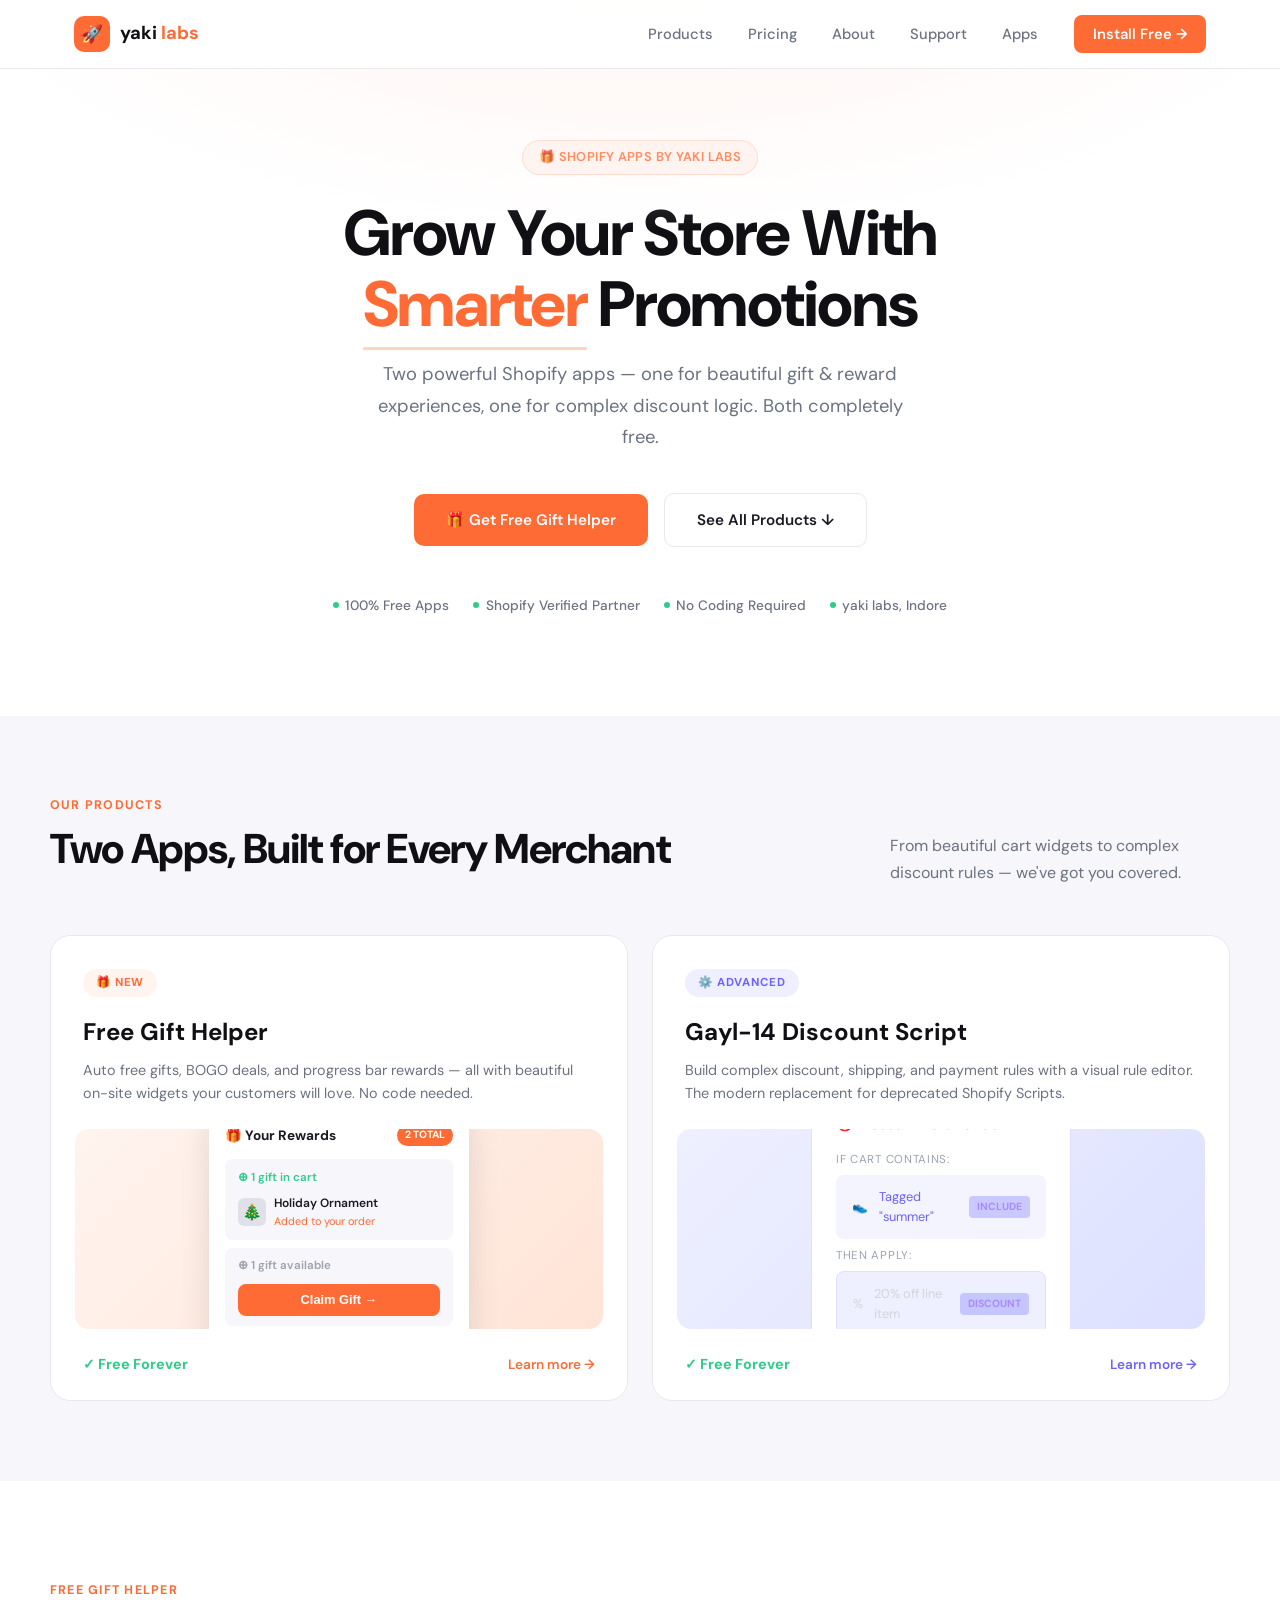
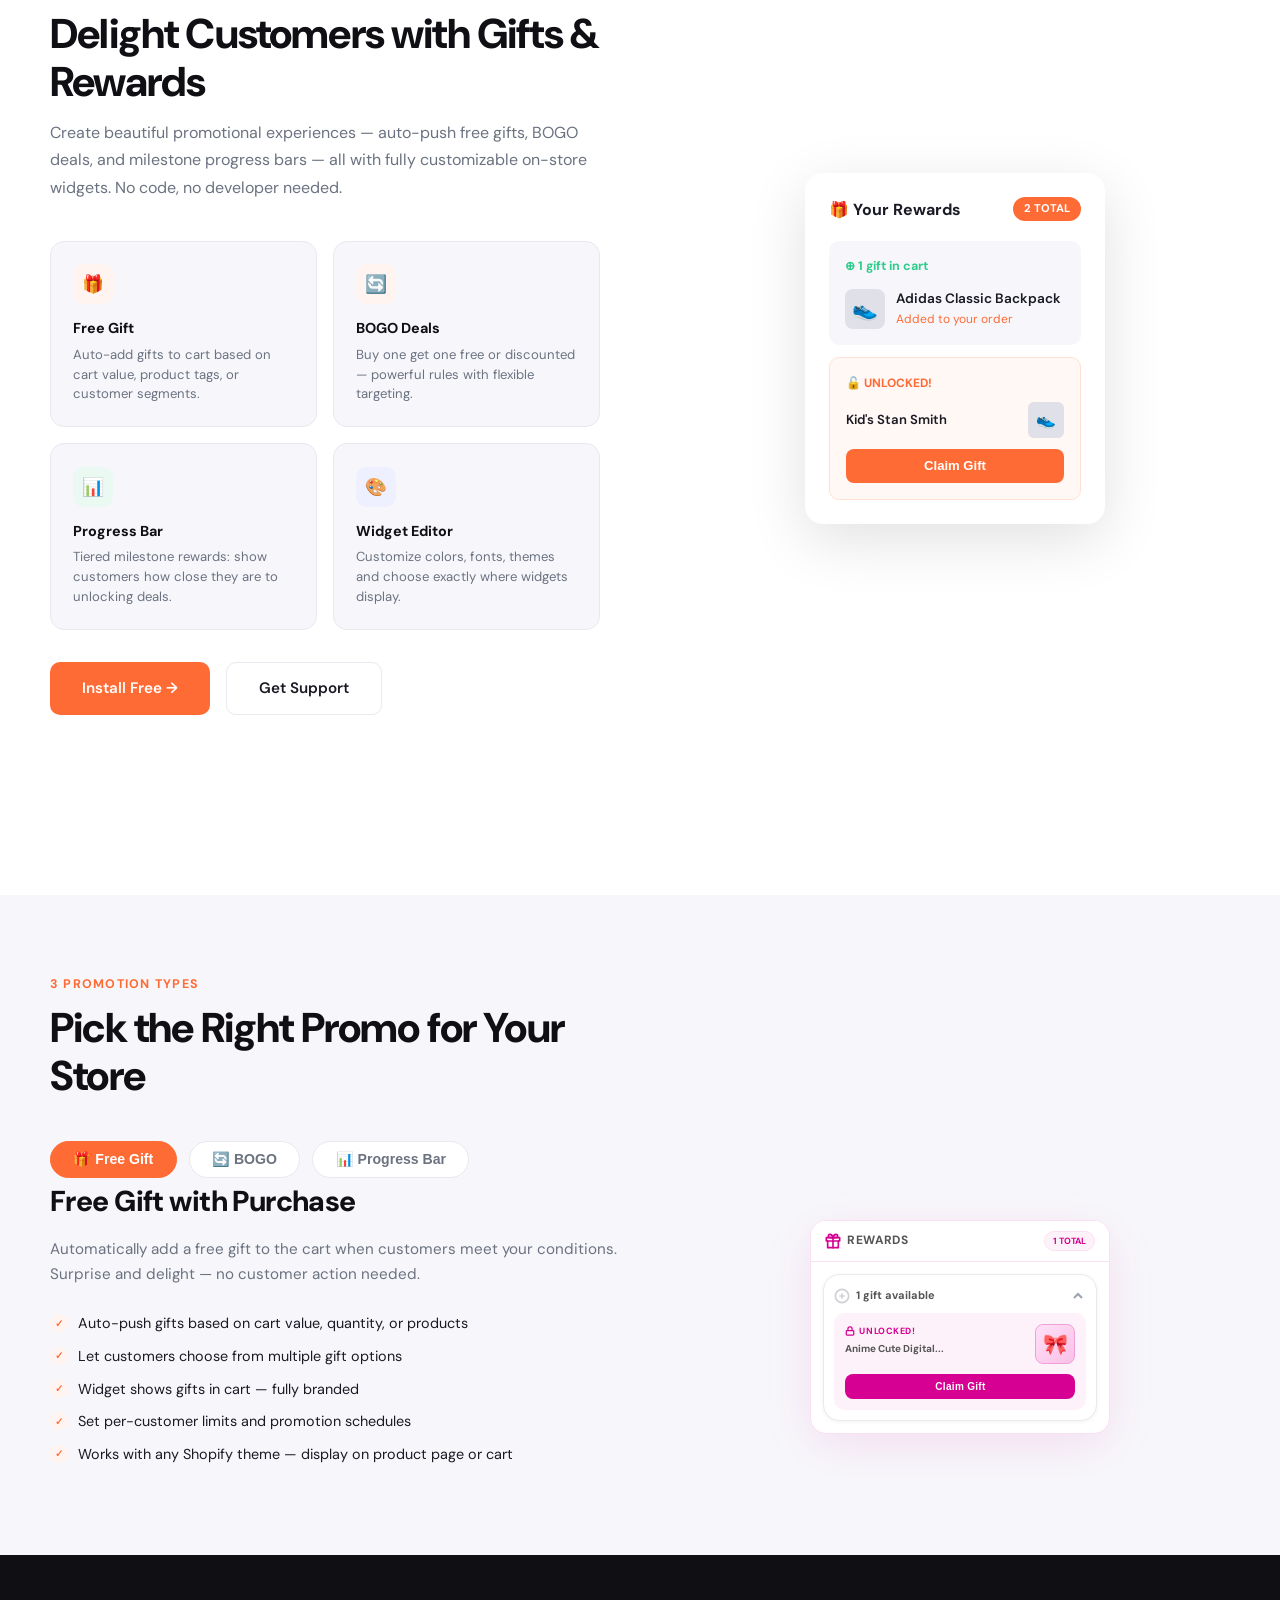
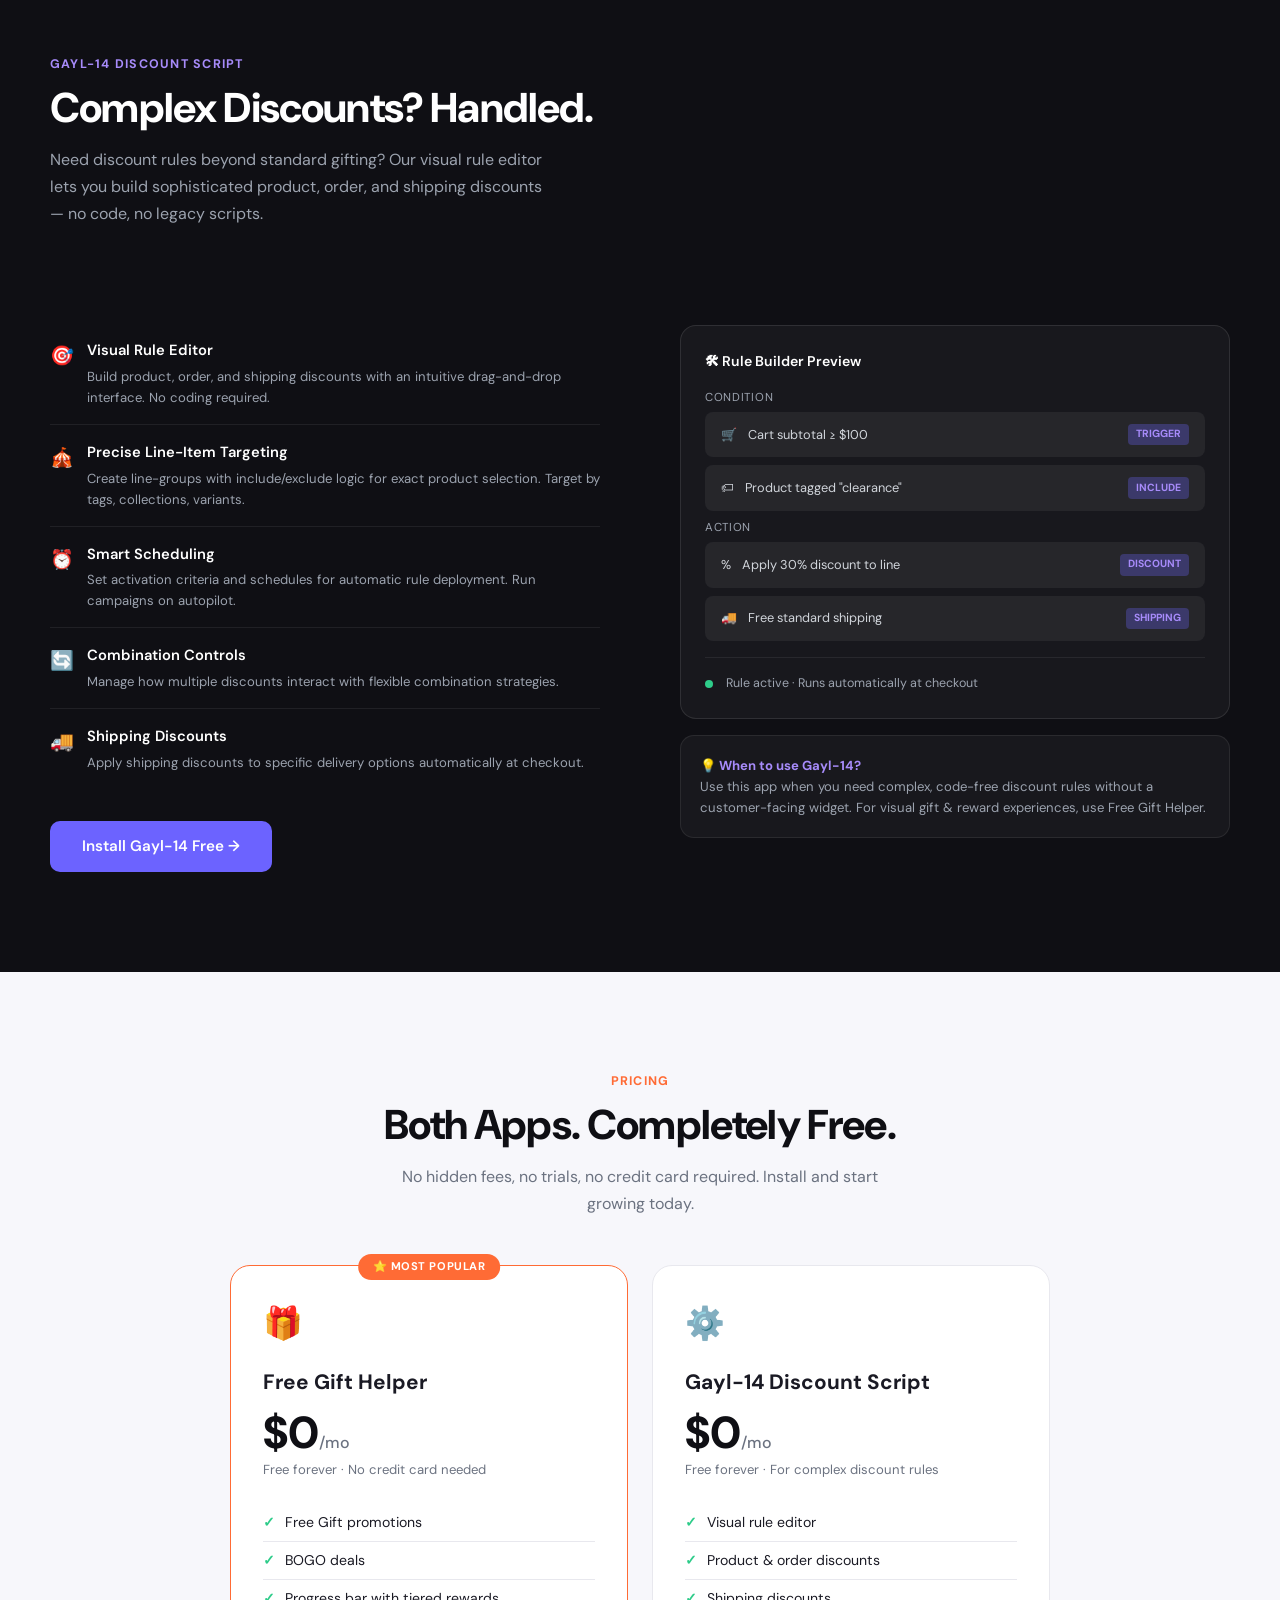
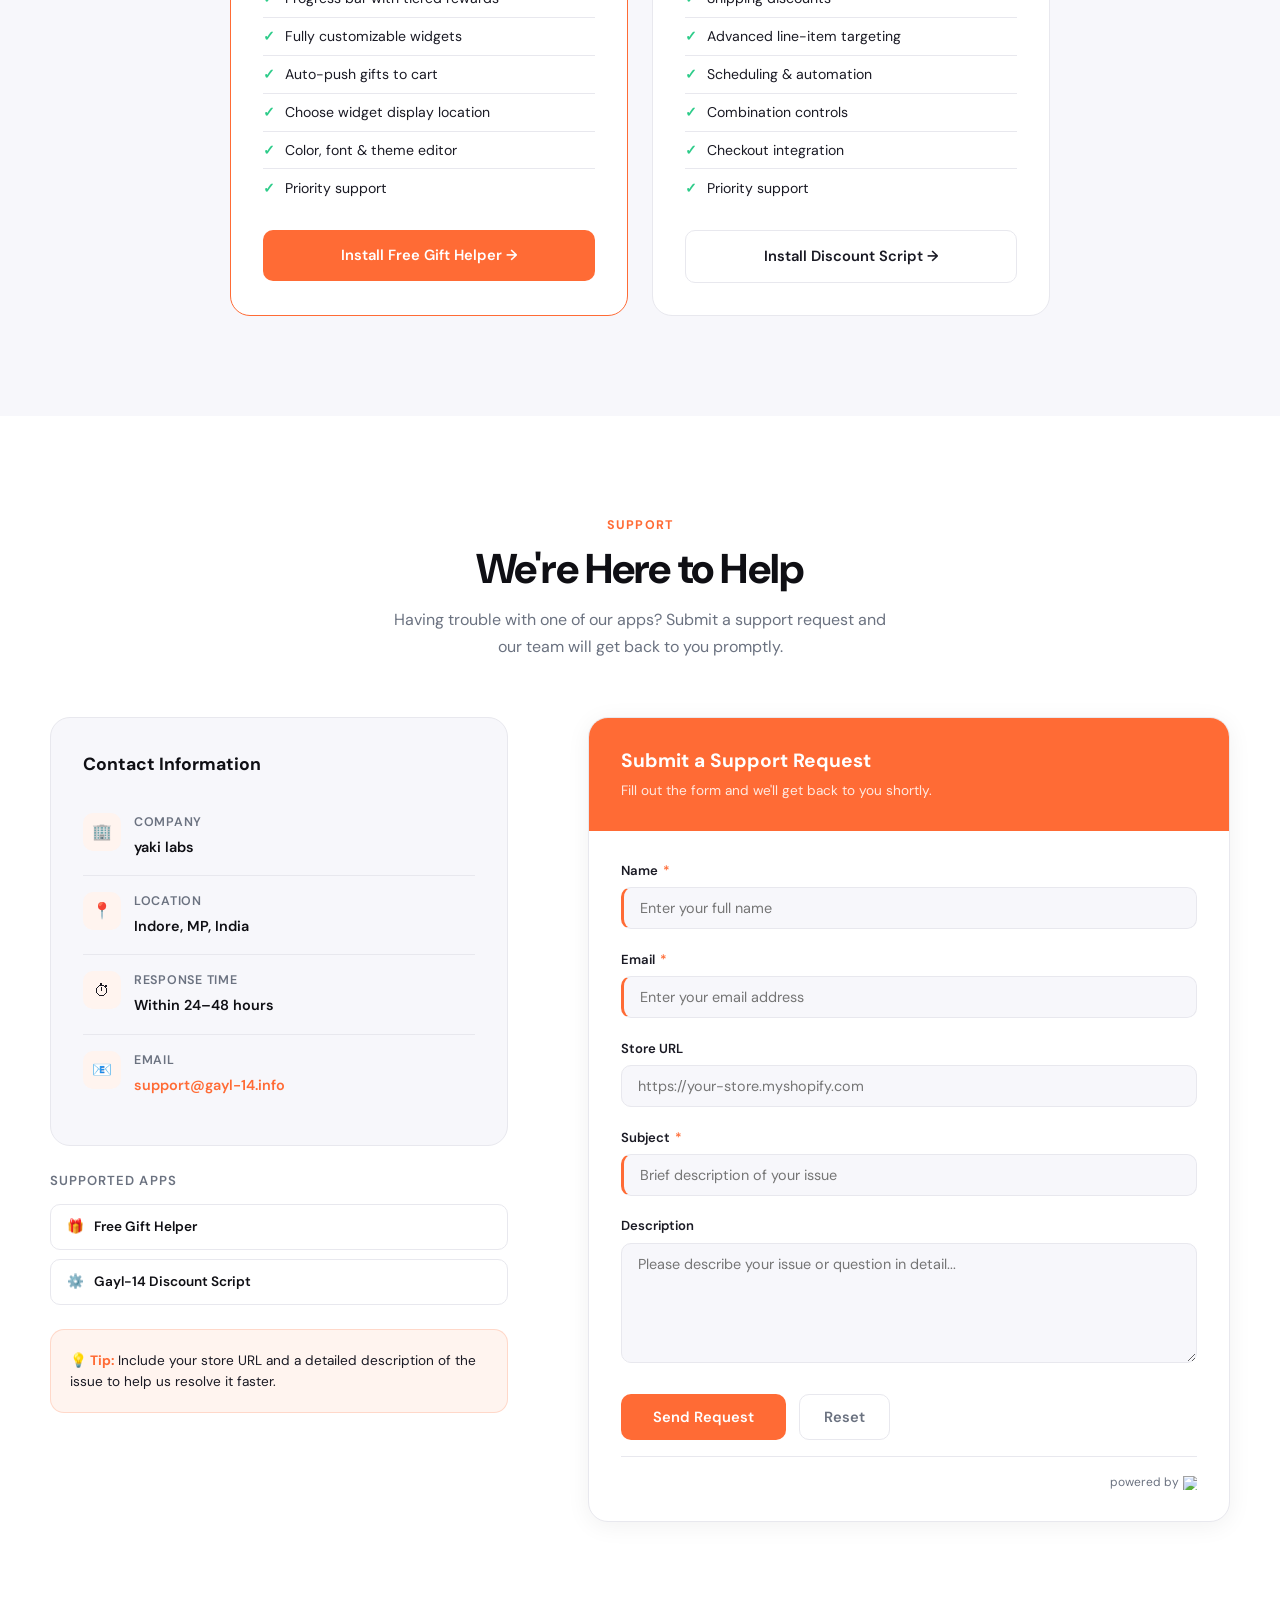
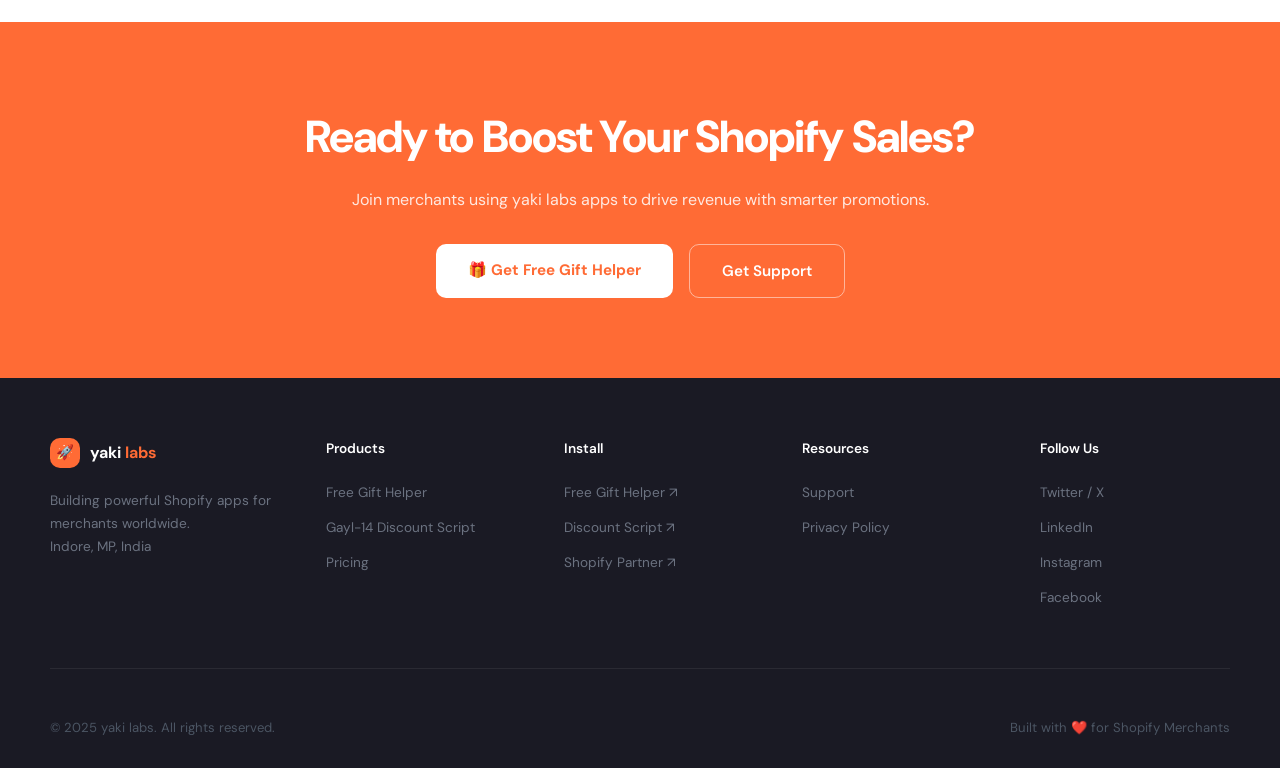
==== index.html @ 296d73fc "fix: links" ====
<!DOCTYPE html>
<html lang="en">
<head>
<meta charset="UTF-8">
<meta name="viewport" content="width=device-width, initial-scale=1.0">
<title>yaki labs – Shopify Apps for Growth</title>
<link rel="preconnect" href="https://fonts.googleapis.com">
<link rel="preconnect" href="https://fonts.gstatic.com" crossorigin>
<link href="https://fonts.googleapis.com/css2?family=DM+Sans:ital,opsz,wght@0,9..40,300;0,9..40,400;0,9..40,500;0,9..40,600;0,9..40,700;0,9..40,800;1,9..40,400;1,9..40,700&display=swap" rel="stylesheet">
<style>
  *, *::before, *::after { margin: 0; padding: 0; box-sizing: border-box; }

  :root {
    --orange: #FF6B35;
    --orange-light: #FF8C5A;
    --orange-bg: #FFF4EF;
    --green: #2ECC8A;
    --dark: #0F0F14;
    --dark2: #1A1A24;
    --card: #ffffff;
    --text: #1A1A24;
    --muted: #6B7280;
    --border: #E8E8EE;
    --bg: #F7F7FB;
    --white: #ffffff;
    --purple: #6C63FF;
    --purple-light: #EEF0FF;
  }

  html { scroll-behavior: smooth; }

  body {
    font-family: 'DM Sans', sans-serif;
    color: var(--text);
    background: var(--white);
    line-height: 1.6;
    overflow-x: hidden;
  }

  /* ─── NAV ─── */
  header {
    position: fixed;
    top: 0; left: 0; right: 0;
    z-index: 100;
    background: rgba(255,255,255,0.92);
    backdrop-filter: blur(16px);
    border-bottom: 1px solid var(--border);
    transition: box-shadow 0.3s;
  }
  header.scrolled { box-shadow: 0 2px 24px rgba(0,0,0,0.08); }

  nav {
    max-width: 1180px;
    margin: 0 auto;
    padding: 0 1.5rem;
    height: 68px;
    display: flex;
    align-items: center;
    justify-content: space-between;
  }

  .logo {
    display: flex;
    align-items: center;
    gap: 0.6rem;
    text-decoration: none;
  }
  .logo-icon {
    width: 36px; height: 36px;
    background: var(--orange);
    border-radius: 10px;
    display: flex; align-items: center; justify-content: center;
    font-size: 1.1rem;
  }
  .logo-text {
    font-family: 'DM Sans', sans-serif;
    font-size: 1.15rem;
    font-weight: 700;
    color: var(--dark);
  }
  .logo-text span { color: var(--orange); }

  .nav-links {
    display: flex;
    align-items: center;
    gap: 2.2rem;
    list-style: none;
  }
  .nav-links a {
    color: var(--muted);
    text-decoration: none;
    font-size: 0.92rem;
    font-weight: 500;
    transition: color 0.2s;
  }
  .nav-links a:hover { color: var(--text); }

  .nav-cta {
    background: var(--orange);
    color: #fff !important;
    padding: 0.55rem 1.2rem;
    border-radius: 8px;
    font-weight: 600 !important;
    transition: background 0.2s, transform 0.2s !important;
  }
  .nav-cta:hover { background: var(--orange-light) !important; transform: translateY(-1px); }

  .hamburger { display: none; flex-direction: column; gap: 5px; cursor: pointer; padding: 4px; }
  .hamburger span { display: block; width: 22px; height: 2px; background: var(--text); border-radius: 2px; transition: all 0.3s; }

  /* ─── HERO ─── */
  .hero {
    padding: 140px 1.5rem 100px;
    text-align: center;
    position: relative;
    overflow: hidden;
    background: var(--white);
  }
  .hero::before {
    content: '';
    position: absolute;
    inset: 0;
    background: radial-gradient(ellipse 80% 60% at 50% -10%, #fff3ef 0%, transparent 70%);
    pointer-events: none;
  }

  .hero-badge {
    display: inline-flex;
    align-items: center;
    gap: 0.5rem;
    background: var(--orange-bg);
    color: var(--orange);
    font-size: 0.8rem;
    font-weight: 600;
    padding: 0.4rem 1rem;
    border-radius: 50px;
    margin-bottom: 1.5rem;
    border: 1px solid rgba(255,107,53,0.2);
    letter-spacing: 0.03em;
    text-transform: uppercase;
  }

  .hero h1 {
    font-family: 'DM Sans', sans-serif;
    font-size: clamp(2.6rem, 6vw, 4rem);
    font-weight: 800;
    line-height: 1.1;
    color: var(--dark);
    max-width: 780px;
    margin: 0 auto 1.2rem;
    letter-spacing: -0.02em;
  }
  .hero h1 em {
    font-style: normal;
    color: var(--orange);
    position: relative;
    white-space: nowrap;
  }
  .hero h1 em::after {
    content: '';
    position: absolute;
    left: 0; right: 0;
    bottom: -4px;
    height: 3px;
    background: var(--orange);
    border-radius: 2px;
    opacity: 0.3;
  }

  .hero-sub {
    font-size: 1.15rem;
    color: var(--muted);
    max-width: 560px;
    margin: 0 auto 2.5rem;
    line-height: 1.7;
  }

  .hero-actions {
    display: flex;
    align-items: center;
    justify-content: center;
    gap: 1rem;
    flex-wrap: wrap;
  }

  .btn-primary {
    background: var(--orange);
    color: #fff;
    padding: 0.85rem 2rem;
    border-radius: 10px;
    text-decoration: none;
    font-weight: 600;
    font-size: 0.95rem;
    transition: background 0.2s, transform 0.2s, box-shadow 0.2s;
    display: inline-flex;
    align-items: center;
    gap: 0.4rem;
  }
  .btn-primary:hover { background: var(--orange-light); transform: translateY(-2px); box-shadow: 0 8px 24px rgba(255,107,53,0.3); }

  .btn-outline {
    background: transparent;
    color: var(--text);
    padding: 0.85rem 2rem;
    border-radius: 10px;
    text-decoration: none;
    font-weight: 600;
    font-size: 0.95rem;
    border: 1.5px solid var(--border);
    transition: border-color 0.2s, transform 0.2s;
    display: inline-flex;
    align-items: center;
    gap: 0.4rem;
  }
  .btn-outline:hover { border-color: var(--text); transform: translateY(-2px); }

  .hero-trust {
    margin-top: 3rem;
    display: flex;
    align-items: center;
    justify-content: center;
    gap: 1.5rem;
    flex-wrap: wrap;
  }
  .trust-item {
    display: flex;
    align-items: center;
    gap: 0.4rem;
    font-size: 0.85rem;
    color: var(--muted);
    font-weight: 500;
  }
  .trust-dot { width: 6px; height: 6px; background: var(--green); border-radius: 50%; }

  /* ─── PRODUCTS STRIP ─── */
  .products-strip {
    background: var(--bg);
    padding: 80px 1.5rem;
  }
  .strip-inner { max-width: 1180px; margin: 0 auto; }

  .section-label {
    font-size: 0.78rem;
    font-weight: 700;
    text-transform: uppercase;
    letter-spacing: 0.1em;
    color: var(--orange);
    margin-bottom: 0.6rem;
  }
  .section-title {
    font-family: 'DM Sans', sans-serif;
    font-size: clamp(1.8rem, 4vw, 2.6rem);
    font-weight: 800;
    color: var(--dark);
    line-height: 1.15;
    letter-spacing: -0.02em;
    margin-bottom: 0.8rem;
  }
  .section-sub {
    font-size: 1rem;
    color: var(--muted);
    max-width: 500px;
    line-height: 1.7;
  }

  .products-header {
    display: flex;
    align-items: flex-end;
    justify-content: space-between;
    margin-bottom: 3rem;
    flex-wrap: wrap;
    gap: 1rem;
  }

  .products-grid {
    display: grid;
    grid-template-columns: 1fr 1fr;
    gap: 1.5rem;
  }

  .product-card {
    background: var(--white);
    border-radius: 20px;
    border: 1px solid var(--border);
    overflow: hidden;
    transition: box-shadow 0.3s, transform 0.3s;
    cursor: pointer;
    text-decoration: none;
    color: inherit;
    display: block;
  }
  .product-card:hover { box-shadow: 0 12px 48px rgba(0,0,0,0.1); transform: translateY(-4px); }

  .product-card-header {
    padding: 2rem 2rem 1.5rem;
  }
  .product-tag {
    display: inline-block;
    font-size: 0.72rem;
    font-weight: 700;
    text-transform: uppercase;
    letter-spacing: 0.08em;
    padding: 0.3rem 0.8rem;
    border-radius: 50px;
    margin-bottom: 1rem;
  }
  .tag-orange { background: var(--orange-bg); color: var(--orange); }
  .tag-purple { background: var(--purple-light); color: var(--purple); }

  .product-card h3 {
    font-family: 'DM Sans', sans-serif;
    font-size: 1.5rem;
    font-weight: 700;
    color: var(--dark);
    margin-bottom: 0.5rem;
  }
  .product-card p {
    font-size: 0.9rem;
    color: var(--muted);
    line-height: 1.6;
  }

  .product-card-visual {
    margin: 0 1.5rem;
    border-radius: 14px;
    overflow: hidden;
    height: 200px;
    display: flex;
    align-items: center;
    justify-content: center;
    position: relative;
  }
  .visual-orange { background: linear-gradient(135deg, #FFF4EF 0%, #FFE4D6 100%); }
  .visual-purple { background: linear-gradient(135deg, #EEF0FF 0%, #DDE0FF 100%); }

  .product-card-footer {
    padding: 1.5rem 2rem;
    display: flex;
    align-items: center;
    justify-content: space-between;
  }
  .product-price {
    font-weight: 700;
    color: var(--green);
    font-size: 0.9rem;
  }
  .product-link {
    display: inline-flex;
    align-items: center;
    gap: 0.3rem;
    font-size: 0.85rem;
    font-weight: 600;
    color: var(--orange);
    text-decoration: none;
  }
  .product-link-purple { color: var(--purple); }

  /* ─── MINI WIDGET MOCKUP ─── */
  .widget-mockup {
    background: white;
    border-radius: 12px;
    padding: 1rem;
    width: 260px;
    box-shadow: 0 8px 32px rgba(0,0,0,0.12);
    font-size: 0.78rem;
  }
  .widget-header {
    display: flex;
    align-items: center;
    justify-content: space-between;
    margin-bottom: 0.8rem;
  }
  .widget-title { font-weight: 700; color: #1A1A24; display: flex; align-items: center; gap: 0.3rem; font-size: 0.85rem; }
  .widget-badge { background: #FF6B35; color: white; font-size: 0.65rem; font-weight: 700; padding: 0.15rem 0.5rem; border-radius: 50px; }
  .widget-row { background: #F7F7FB; border-radius: 8px; padding: 0.6rem 0.8rem; margin-bottom: 0.5rem; }
  .widget-row-label { color: #2ECC8A; font-weight: 600; font-size: 0.72rem; display: flex; align-items: center; gap: 0.3rem; }
  .widget-gift-item { display: flex; align-items: center; gap: 0.5rem; margin-top: 0.4rem; }
  .gift-img { width: 28px; height: 28px; background: #e0e0e8; border-radius: 6px; flex-shrink: 0; overflow: hidden; display: flex; align-items: center; justify-content: center; font-size: 1rem; }
  .gift-name { font-weight: 600; color: #1A1A24; font-size: 0.75rem; }
  .gift-added { color: #FF6B35; font-size: 0.68rem; }
  .claim-btn { background: #FF6B35; color: white; border: none; width: 100%; padding: 0.55rem; border-radius: 8px; font-weight: 700; font-size: 0.8rem; margin-top: 0.5rem; cursor: pointer; }

  /* ─── FREE GIFT HELPER SECTION ─── */
  .fgh-section {
    padding: 100px 1.5rem;
    background: var(--white);
  }
  .fgh-inner { max-width: 1180px; margin: 0 auto; }

  .fgh-top {
    display: grid;
    grid-template-columns: 1fr 1fr;
    gap: 5rem;
    align-items: center;
    margin-bottom: 80px;
  }

  .fgh-features-grid {
    display: grid;
    grid-template-columns: 1fr 1fr;
    gap: 1rem;
    margin-top: 2.5rem;
  }

  .fgh-feat {
    background: var(--bg);
    border-radius: 14px;
    padding: 1.4rem;
    border: 1px solid var(--border);
    transition: border-color 0.2s, box-shadow 0.2s;
  }
  .fgh-feat:hover { border-color: var(--orange); box-shadow: 0 4px 16px rgba(255,107,53,0.08); }

  .feat-icon {
    width: 40px; height: 40px;
    border-radius: 10px;
    background: var(--orange-bg);
    display: flex; align-items: center; justify-content: center;
    font-size: 1.1rem;
    margin-bottom: 0.8rem;
  }
  .feat-icon.green { background: #EAFAF3; }
  .feat-icon.purple { background: var(--purple-light); }
  .feat-icon.blue { background: #EEF6FF; }

  .fgh-feat h4 {
    font-weight: 700;
    font-size: 0.9rem;
    color: var(--dark);
    margin-bottom: 0.3rem;
  }
  .fgh-feat p {
    font-size: 0.82rem;
    color: var(--muted);
    line-height: 1.5;
  }

  /* ─── PROMO TYPES ─── */
  .promo-types {
    margin-top: 0;
    padding: 80px 1.5rem;
    background: var(--bg);
  }
  .promo-inner { max-width: 1180px; margin: 0 auto; }

  .promo-tabs {
    display: flex;
    gap: 0.75rem;
    margin-top: 2.5rem;
    flex-wrap: wrap;
  }

  .tab-btn {
    padding: 0.6rem 1.4rem;
    border-radius: 50px;
    font-size: 0.88rem;
    font-weight: 600;
    cursor: pointer;
    border: 1.5px solid var(--border);
    background: var(--white);
    color: var(--muted);
    transition: all 0.2s;
  }
  .tab-btn.active { background: var(--orange); color: white; border-color: var(--orange); }
  .tab-btn:hover:not(.active) { border-color: var(--orange); color: var(--orange); }

  .tab-content { display: none; }
  .tab-content.active { display: grid; grid-template-columns: 1.1fr 1fr; gap: 3rem; align-items: center; }

  .promo-info h3 {
    font-family: 'DM Sans', sans-serif;
    font-size: 1.8rem;
    font-weight: 800;
    color: var(--dark);
    margin-bottom: 0.8rem;
    letter-spacing: -0.02em;
  }
  .promo-info p {
    color: var(--muted);
    font-size: 0.95rem;
    line-height: 1.7;
    margin-bottom: 1.5rem;
  }
  .promo-bullets { list-style: none; }
  .promo-bullets li {
    display: flex;
    align-items: flex-start;
    gap: 0.6rem;
    font-size: 0.9rem;
    color: var(--text);
    margin-bottom: 0.6rem;
  }
  .bullet-dot { width: 18px; height: 18px; background: var(--orange-bg); border-radius: 50%; display: flex; align-items: center; justify-content: center; flex-shrink: 0; margin-top: 2px; font-size: 0.6rem; color: var(--orange); font-weight: 700; }

  /* ─── PROGRESS BAR MOCKUP ─── */
  .progress-mockup {
    background: white;
    border-radius: 16px;
    padding: 1.5rem;
    box-shadow: 0 8px 40px rgba(0,0,0,0.1);
    font-size: 0.82rem;
    max-width: 340px;
  }

  /* ─── GAYL-14 SECTION ─── */
  .gayl-section {
    padding: 100px 1.5rem;
    background: var(--dark);
    color: white;
  }
  .gayl-inner { max-width: 1180px; margin: 0 auto; }

  .gayl-grid {
    display: grid;
    grid-template-columns: 1fr 1fr;
    gap: 5rem;
    align-items: center;
    margin-top: 4rem;
  }

  .gayl-section .section-label { color: #a78bfa; }
  .gayl-section .section-title { color: white; }
  .gayl-section .section-sub { color: #9ca3af; }

  .gayl-feat-list { list-style: none; margin-top: 2rem; }
  .gayl-feat-list li {
    display: flex;
    align-items: flex-start;
    gap: 0.8rem;
    padding: 1rem 0;
    border-bottom: 1px solid rgba(255,255,255,0.07);
  }
  .gayl-feat-list li:last-child { border-bottom: none; }
  .gayl-icon { font-size: 1.2rem; flex-shrink: 0; margin-top: 2px; }
  .gayl-feat-list li h4 { font-size: 0.92rem; font-weight: 600; color: white; margin-bottom: 0.2rem; }
  .gayl-feat-list li p { font-size: 0.82rem; color: #9ca3af; }

  .gayl-rule-card {
    background: rgba(255,255,255,0.04);
    border: 1px solid rgba(255,255,255,0.1);
    border-radius: 16px;
    padding: 1.5rem;
    font-size: 0.82rem;
  }
  .gayl-rule-card h4 { font-weight: 600; color: white; margin-bottom: 1rem; font-size: 0.88rem; }
  .rule-row {
    background: rgba(255,255,255,0.06);
    border-radius: 8px;
    padding: 0.75rem 1rem;
    margin-bottom: 0.5rem;
    display: flex;
    align-items: center;
    gap: 0.7rem;
    color: #d1d5db;
    font-size: 0.8rem;
  }
  .rule-tag { background: rgba(108,99,255,0.3); color: #a78bfa; font-size: 0.65rem; font-weight: 700; padding: 0.15rem 0.5rem; border-radius: 4px; margin-left: auto; }
  .rule-if { color: #9ca3af; font-size: 0.72rem; margin: 0.5rem 0 0.3rem; text-transform: uppercase; letter-spacing: 0.06em; }
  .rule-then { background: rgba(108,99,255,0.15); border: 1px solid rgba(108,99,255,0.3); }

  .btn-purple {
    display: inline-flex;
    align-items: center;
    gap: 0.4rem;
    background: #6C63FF;
    color: white;
    padding: 0.85rem 2rem;
    border-radius: 10px;
    text-decoration: none;
    font-weight: 600;
    font-size: 0.95rem;
    transition: background 0.2s, transform 0.2s;
    margin-top: 2rem;
  }
  .btn-purple:hover { background: #7b74ff; transform: translateY(-2px); }

  /* ─── PRICING ─── */
  .pricing-section {
    padding: 100px 1.5rem;
    background: var(--bg);
  }
  .pricing-inner { max-width: 1180px; margin: 0 auto; }
  .pricing-header { text-align: center; margin-bottom: 3rem; }
  .pricing-header .section-sub { margin: 0 auto; }

  .pricing-grid {
    display: grid;
    grid-template-columns: 1fr 1fr;
    gap: 1.5rem;
    max-width: 820px;
    margin: 0 auto;
  }

  .pricing-card {
    background: var(--white);
    border: 1.5px solid var(--border);
    border-radius: 20px;
    padding: 2rem;
    transition: transform 0.3s, box-shadow 0.3s;
  }
  .pricing-card:hover { transform: translateY(-4px); box-shadow: 0 12px 40px rgba(0,0,0,0.08); }
  .pricing-card.featured {
    border-color: var(--orange);
    position: relative;
  }
  .featured-badge {
    position: absolute;
    top: -12px;
    left: 50%;
    transform: translateX(-50%);
    background: var(--orange);
    color: white;
    font-size: 0.7rem;
    font-weight: 700;
    padding: 0.25rem 0.9rem;
    border-radius: 50px;
    text-transform: uppercase;
    letter-spacing: 0.05em;
    white-space: nowrap;
  }

  .pricing-card-icon { font-size: 2rem; margin-bottom: 1rem; }
  .pricing-card h3 { font-family: 'DM Sans', sans-serif; font-size: 1.3rem; font-weight: 700; margin-bottom: 0.3rem; }
  .pricing-card .price { font-size: 2.8rem; font-weight: 800; color: var(--dark); line-height: 1; margin: 0.8rem 0 0.2rem; }
  .pricing-card .price span { font-size: 1rem; font-weight: 500; color: var(--muted); }
  .pricing-card .price-note { font-size: 0.82rem; color: var(--muted); margin-bottom: 1.5rem; }

  .pricing-features { list-style: none; margin-bottom: 1.5rem; }
  .pricing-features li {
    display: flex;
    align-items: flex-start;
    gap: 0.6rem;
    font-size: 0.88rem;
    color: var(--text);
    padding: 0.45rem 0;
    border-bottom: 1px solid var(--border);
  }
  .pricing-features li:last-child { border-bottom: none; }
  .check { color: var(--green); font-weight: 700; flex-shrink: 0; }

  .btn-full {
    display: block;
    text-align: center;
    padding: 0.85rem;
    border-radius: 10px;
    font-weight: 600;
    text-decoration: none;
    transition: all 0.2s;
    font-size: 0.92rem;
  }
  .btn-full-orange { background: var(--orange); color: white; }
  .btn-full-orange:hover { background: var(--orange-light); }
  .btn-full-ghost { background: transparent; color: var(--text); border: 1.5px solid var(--border); }
  .btn-full-ghost:hover { border-color: var(--text); }

  /* ─── SUPPORT SECTION ─── */
  .support-section {
    padding: 100px 1.5rem;
    background: var(--white);
  }
  .support-inner { max-width: 1180px; margin: 0 auto; }
  .support-header { text-align: center; margin-bottom: 3.5rem; }

  .support-grid {
    display: grid;
    grid-template-columns: 1fr 1.4fr;
    gap: 5rem;
    align-items: flex-start;
  }

  .support-info-card {
    background: var(--bg);
    border-radius: 20px;
    border: 1px solid var(--border);
    padding: 2rem;
  }
  .support-info-card h3 {
    font-size: 1.1rem;
    font-weight: 700;
    color: var(--dark);
    margin-bottom: 1.2rem;
  }
  .support-contact-item {
    display: flex;
    align-items: flex-start;
    gap: 0.8rem;
    padding: 1rem 0;
    border-bottom: 1px solid var(--border);
  }
  .support-contact-item:last-child { border-bottom: none; }
  .support-contact-icon {
    width: 38px; height: 38px;
    background: var(--orange-bg);
    border-radius: 10px;
    display: flex; align-items: center; justify-content: center;
    font-size: 1rem;
    flex-shrink: 0;
  }
  .support-contact-label { font-size: 0.78rem; font-weight: 600; color: var(--muted); text-transform: uppercase; letter-spacing: 0.06em; margin-bottom: 0.2rem; }
  .support-contact-value { font-size: 0.9rem; font-weight: 600; color: var(--dark); }

  .support-apps-list { margin-top: 1.5rem; }
  .support-app-badge {
    display: flex;
    align-items: center;
    gap: 0.6rem;
    background: var(--white);
    border: 1px solid var(--border);
    border-radius: 10px;
    padding: 0.7rem 1rem;
    margin-bottom: 0.6rem;
    font-size: 0.85rem;
    font-weight: 600;
    color: var(--dark);
  }

  /* ─── ZOHO FORM STYLING ─── */
  .zoho-form-wrapper {
    background: var(--white);
    border-radius: 20px;
    border: 1px solid var(--border);
    overflow: hidden;
    box-shadow: 0 4px 24px rgba(0,0,0,0.06);
  }
  .zoho-form-header {
    background: var(--orange);
    padding: 1.8rem 2rem;
    color: white;
  }
  .zoho-form-header h3 { font-size: 1.2rem; font-weight: 700; margin-bottom: 0.2rem; }
  .zoho-form-header p { font-size: 0.85rem; opacity: 0.85; }

  #zohoSupportWebToCase {
    padding: 1.8rem 2rem;
  }

  .zs-field-group {
    margin-bottom: 1.2rem;
  }
  .zsFontClass {
    display: block;
    font-size: 0.82rem;
    font-weight: 600;
    color: var(--text);
    margin-bottom: 0.4rem;
    font-family: 'DM Sans', sans-serif;
  }
  .zs-required { color: var(--orange); margin-left: 2px; }

  #zohoSupportWebToCase input[type='text'],
  #zohoSupportWebToCase textarea {
    width: 100%;
    padding: 0.7rem 1rem;
    border: 1.5px solid var(--border);
    border-radius: 10px;
    font-size: 0.9rem;
    font-family: 'DM Sans', sans-serif;
    color: var(--text);
    background: var(--bg);
    transition: border-color 0.2s, box-shadow 0.2s;
    outline: none;
  }
  #zohoSupportWebToCase input[type='text']:focus,
  #zohoSupportWebToCase textarea:focus {
    border-color: var(--orange);
    box-shadow: 0 0 0 3px rgba(255,107,53,0.1);
    background: var(--white);
  }
  #zohoSupportWebToCase textarea {
    min-height: 120px;
    resize: vertical;
  }
  .manfieldbdr { border-left: 3px solid var(--orange) !important; }

  .form-actions {
    display: flex;
    gap: 0.8rem;
    margin-top: 1.5rem;
  }
  #zohoSupportWebToCase input[type='submit'] {
    background: var(--orange);
    color: white;
    border: none;
    padding: 0.75rem 2rem;
    border-radius: 10px;
    font-size: 0.92rem;
    font-weight: 600;
    cursor: pointer;
    font-family: 'DM Sans', sans-serif;
    transition: background 0.2s, transform 0.2s;
  }
  #zohoSupportWebToCase input[type='submit']:hover { background: var(--orange-light); transform: translateY(-1px); }
  #zohoSupportWebToCase input[type='button'] {
    background: transparent;
    color: var(--muted);
    border: 1.5px solid var(--border);
    padding: 0.75rem 1.5rem;
    border-radius: 10px;
    font-size: 0.92rem;
    font-weight: 600;
    cursor: pointer;
    font-family: 'DM Sans', sans-serif;
    transition: border-color 0.2s;
  }
  #zohoSupportWebToCase input[type='button']:hover { border-color: var(--text); color: var(--text); }

  .wb_FtCon {
    display: flex;
    align-items: center;
    justify-content: flex-end;
    margin-top: 1rem;
    padding-top: 1rem;
    border-top: 1px solid var(--border);
  }
  .wb_FtCon span { color: var(--muted); font-size: 0.75rem; }
  .wb_logoCon { display: flex; margin-left: 4px; }
  .wb_logo { max-width: 14px; max-height: 14px; }

  /* ─── CTA BAND ─── */
  .cta-band {
    padding: 80px 1.5rem;
    background: var(--orange);
    text-align: center;
  }
  .cta-band h2 {
    font-family: 'DM Sans', sans-serif;
    font-size: clamp(1.8rem, 4vw, 2.8rem);
    font-weight: 800;
    color: white;
    letter-spacing: -0.02em;
    margin-bottom: 0.8rem;
  }
  .cta-band p { color: rgba(255,255,255,0.85); font-size: 1rem; margin-bottom: 2rem; }
  .cta-band-actions { display: flex; gap: 1rem; justify-content: center; flex-wrap: wrap; }
  .btn-white { background: white; color: var(--orange); padding: 0.85rem 2rem; border-radius: 10px; text-decoration: none; font-weight: 700; font-size: 0.95rem; transition: all 0.2s; }
  .btn-white:hover { transform: translateY(-2px); box-shadow: 0 8px 24px rgba(0,0,0,0.15); }
  .btn-transparent { background: transparent; color: white; padding: 0.85rem 2rem; border-radius: 10px; text-decoration: none; font-weight: 600; font-size: 0.95rem; border: 1.5px solid rgba(255,255,255,0.5); transition: all 0.2s; }
  .btn-transparent:hover { border-color: white; background: rgba(255,255,255,0.1); }

  /* ─── FOOTER ─── */
  footer {
    background: var(--dark2);
    color: #9ca3af;
    padding: 60px 1.5rem 30px;
  }
  .footer-inner { max-width: 1180px; margin: 0 auto; }
  .footer-top {
    display: grid;
    grid-template-columns: 1.2fr 1fr 1fr 1fr 1fr;
    gap: 3rem;
    margin-bottom: 3rem;
    padding-bottom: 3rem;
    border-bottom: 1px solid rgba(255,255,255,0.07);
  }
  .footer-brand .logo-text { color: white; font-size: 1.1rem; }
  .footer-brand p { font-size: 0.85rem; line-height: 1.7; margin-top: 0.8rem; color: #6b7280; }
  .footer-col h4 { color: white; font-size: 0.85rem; font-weight: 600; margin-bottom: 1.2rem; }
  .footer-col ul { list-style: none; }
  .footer-col li { margin-bottom: 0.6rem; }
  .footer-col a { color: #6b7280; text-decoration: none; font-size: 0.85rem; transition: color 0.2s; }
  .footer-col a:hover { color: white; }
  .footer-bottom { display: flex; align-items: center; justify-content: space-between; flex-wrap: wrap; gap: 1rem; }
  .footer-bottom p { font-size: 0.82rem; color: #4b5563; }

  /* ─── ANIMATIONS ─── */
  .fade-up {
    opacity: 0;
    transform: translateY(24px);
    transition: opacity 0.6s ease, transform 0.6s ease;
  }
  .fade-up.visible { opacity: 1; transform: translateY(0); }
  .fade-up:nth-child(2) { transition-delay: 0.1s; }
  .fade-up:nth-child(3) { transition-delay: 0.2s; }
  .fade-up:nth-child(4) { transition-delay: 0.3s; }

  /* ─── RESPONSIVE ─── */
  @media (max-width: 900px) {
    .products-grid { grid-template-columns: 1fr; }
    .fgh-top { grid-template-columns: 1fr; gap: 2.5rem; }
    .tab-content.active { grid-template-columns: 1fr; }
    .gayl-grid { grid-template-columns: 1fr; gap: 2.5rem; }
    .pricing-grid { grid-template-columns: 1fr; max-width: 420px; }
    .support-grid { grid-template-columns: 1fr; gap: 2.5rem; }
    .footer-top { grid-template-columns: 1fr 1fr; gap: 2rem; }
  }

  @media (max-width: 640px) {
    .nav-links { display: none; }
    .nav-links.open {
      display: flex;
      flex-direction: column;
      position: fixed;
      top: 68px; left: 0; right: 0;
      background: white;
      padding: 1.5rem;
      border-bottom: 1px solid var(--border);
      gap: 1rem;
      z-index: 99;
    }
    .hamburger { display: flex; }
    .fgh-features-grid { grid-template-columns: 1fr; }
    .footer-top { grid-template-columns: 1fr; }
    .products-header { flex-direction: column; }
    .hero { padding: 120px 1.5rem 70px; }
    #zohoSupportWebToCase { padding: 1.2rem; }
    .zoho-form-header { padding: 1.4rem; }
    .form-actions { flex-direction: column; }
  }
</style>
<!-- Zoho Desk Scripts -->
<script src='https://static.zohocdn.com/zohodeskstatic/app/js/jqueryandencoder.ef05974972bf3bca1b87.js'></script>
<script>
  window.addEventListener('pageshow', function () {
    const submitButton = document.getElementById('zsSubmitButton_241146000000331248');
    if (submitButton) submitButton.removeAttribute('disabled');
    const captchaTextField = document.forms['zsWebToCase_241146000000331248'] && document.forms['zsWebToCase_241146000000331248']['zsWebFormCaptchaWord'];
    if(window.zsRegenerateCaptcha && captchaTextField && captchaTextField.value) {
      captchaTextField.value = '';
      captchaTextField.focus();
      zsRegenerateCaptcha();
    }
  });

  function trimBoth(str) { return jQuery.trim(str); }

  function setAllDependancyFieldsMapping() {
    var mapDependancyLabels = getMapDependenySelectValues(jQuery("[id='property(module)']").val(), "JSON_MAP_DEP_LABELS");
    if(mapDependancyLabels) {
      for(var i = 0; i < mapDependancyLabels.length; i++) {
        var label = mapDependancyLabels[i];
        var obj = document.forms['zsWebToCase_241146000000331248'][label];
        if(obj) setDependent(obj, true);
      }
    }
  }

  function getMapDependenySelectValues(module, key) {
    var dependencyObj = jQuery.parseJSON(jQuery("[id='dependent_field_values_" + module + "']").val());
    if(dependencyObj == undefined) return dependencyObj;
    return dependencyObj[key];
  }

  function setDependent(obj, isload) {
    var name = obj.id || (obj[0] && obj[0].id) || "";
    var module = jQuery("[id='property(module)']").val();
    var val = "";
    var myObject = getMapDependenySelectValues(module, "JSON_VALUES");
    if(myObject != undefined) val = myObject[name];
    var mySelObject = getMapDependenySelectValues(module, "JSON_SELECT_VALUES");
    if(val != null && val != "" && val != "null" && mySelObject) {
      var fields = val;
      for(var i in fields) {
        if(fields.hasOwnProperty(i)) {
          var isDependent = false;
          var label = i;
          if(label.indexOf(")") > -1) label = label.replace(/\)/g, '__');
          if(label.indexOf("(") > -1) label = label.replace(/\(/g, '_');
          if(label.indexOf(".") > -1) label = label.replace(/\./g, '_');
          var depObj = document.forms['zsWebToCase_241146000000331248'][label];
          if(depObj && depObj.options) {
            var mapValues = "";
            var selected_val = depObj.value;
            var depLen = depObj.options.length - 1;
            for(var n = depLen; n >= 0; n--) {
              if(depObj.options[n].selected) {
                mapValues = mapValues == "" ? depObj.options[n].value : mapValues + ";;;" + depObj.options[n].value;
              }
            }
            depObj.value = "";
            var selectValues = mySelObject[label];
            var values = fields[i];
            for(var k in values) {
              var rat = k;
              if(rat == "-None-") rat = "";
              if(rat == trimBoth(obj.value)) {
                isDependent = true;
                depObj.length = 0;
                var depvalues = values[k];
                for(var j = 0; j <= depvalues.length - 1; j++) {
                  var optionElement = document.createElement("OPTION");
                  var displayValue = depvalues[j];
                  var actualValue = displayValue;
                  if(actualValue == "-None-") { optionElement.value = ""; displayValue = "-None-"; } else { optionElement.value = actualValue; }
                  optionElement.text = displayValue;
                  if(mapValues != undefined) {
                    var mapValue = mapValues.split(";;;");
                    for(var p = 0; p < mapValue.length; p++) { if(actualValue == mapValue[p]) optionElement.selected = true; }
                  }
                  depObj.options.add(optionElement);
                }
              }
            }
            if(!isDependent) {
              depObj.length = 0;
              for(var j = 0; j < selectValues.length; j++) {
                var actualValue = selectValues[j];
                var optionElement = document.createElement("OPTION");
                if(actualValue == "-None-") { optionElement.value = ""; } else { optionElement.value = selectValues[j]; }
                optionElement.text = selectValues[j];
                depObj.options.add(optionElement);
              }
              depObj.value = selected_val;
            }
            if(!isload) setDependent(depObj, false);
            var jdepObj = jQuery(depObj);
            if(jdepObj.hasClass('select2-offscreen')) jdepObj.select2("val", jdepObj.val());
          }
        }
      }
    }
  }

  var zsWebFormMandatoryFields = new Array("Contact Name","Email","Subject");
  var zsFieldsDisplayLabelArray = new Array("Name","Email","Subject");

  function reformatAllDateFields() {
    const dateFields = document.querySelectorAll('.dob-field');
    dateFields.forEach(field => {
      if(field.value && field.value.includes('-')) {
        const parts = field.value.split('-');
        if(parts.length === 3) {
          const [yyyy, mm, dd] = parts;
          field.type = 'text';
          field.value = `${dd}/${mm}/${yyyy}`;
        }
      }
    });
  }

  function zsValidateMandatoryFields() {
    for(var index = 0; index < zsWebFormMandatoryFields.length; index++) {
      var fieldObject = document.forms['zsWebToCase_241146000000331248'][zsWebFormMandatoryFields[index]];
      if(fieldObject) {
        if(((fieldObject.value).replace(/^\s+|\s+$/g, '')).length == 0) {
          alert(zsFieldsDisplayLabelArray[index] + ' cannot be empty');
          fieldObject.focus();
          return false;
        } else {
          if(fieldObject.name == 'Email') {
            if(!fieldObject.value.match(/^([\w_][\w\-.+'&]*)@(?=.{4,256}$)(([\w]+)([-]*[\w])[\.])+[a-zA-Z]{2,22}$/)) {
              alert('Enter a valid email address');
              fieldObject.focus();
              return false;
            }
          }
        }
        if(fieldObject.nodeName == 'SELECT' && fieldObject.options[fieldObject.selectedIndex].value == '-None-') {
          alert(zsFieldsDisplayLabelArray[index] + ' cannot be none');
          fieldObject.focus();
          return false;
        }
        if(fieldObject.type == 'checkbox' && fieldObject.checked == false) {
          alert('Please accept ' + zsFieldsDisplayLabelArray[index]);
          fieldObject.focus();
          return false;
        }
      }
    }
    reformatAllDateFields();
    document.getElementById('zsSubmitButton_241146000000331248').setAttribute('disabled', 'disabled');
  }

  document.addEventListener('readystatechange', function() {
    if(document.readyState === 'complete') {
      if(window.zsRegenerateCaptcha) zsRegenerateCaptcha();
      setAllDependancyFieldsMapping();
      var btn = document.getElementById('zsSubmitButton_241146000000331248');
      if(btn) btn.removeAttribute('disabled');
    }
  });

  function zsResetWebForm(webFormId) {
    document.forms['zsWebToCase_' + webFormId].reset();
    var btn = document.getElementById('zsSubmitButton_241146000000331248');
    if(btn) btn.removeAttribute('disabled');
    setAllDependancyFieldsMapping();
  }
</script>
</head>
<body>

<!-- ── HEADER ── -->
<header id="mainHeader">
  <nav>
    <a href="index.html" class="logo">
      <div class="logo-icon">🚀</div>
      <span class="logo-text">yaki <span>labs</span></span>
    </a>
    <ul class="nav-links" id="navLinks">
      <li><a href="#products">Products</a></li>
      <li><a href="#pricing">Pricing</a></li>
      <li><a href="about.html">About</a></li>
      <li><a href="support.html">Support</a></li>
      <li><a href="https://apps.shopify.com/partners/yashsoni" target="_blank">Apps</a></li>
      <li><a href="https://apps.shopify.com/free-gift-helper" target="_blank" class="nav-cta">Install Free →</a></li>
    </ul>
    <div class="hamburger" id="hamburger" onclick="toggleMenu()">
      <span></span><span></span><span></span>
    </div>
  </nav>
</header>

<!-- ── HERO ── -->
<section class="hero">
  <div class="hero-badge">🎁 Shopify Apps by yaki labs</div>
  <h1>Grow Your Store With <em>Smarter</em> Promotions</h1>
  <p class="hero-sub">Two powerful Shopify apps — one for beautiful gift & reward experiences, one for complex discount logic. Both completely free.</p>
  <div class="hero-actions">
    <a href="https://apps.shopify.com/free-gift-helper" target="_blank" class="btn-primary">🎁 Get Free Gift Helper</a>
    <a href="#products" class="btn-outline">See All Products ↓</a>
  </div>
  <div class="hero-trust">
    <span class="trust-item"><span class="trust-dot"></span> 100% Free Apps</span>
    <span class="trust-item"><span class="trust-dot"></span> Shopify Verified Partner</span>
    <span class="trust-item"><span class="trust-dot"></span> No Coding Required</span>
    <span class="trust-item"><span class="trust-dot"></span> yaki labs, Indore</span>
  </div>
</section>

<!-- ── PRODUCTS ── -->
<section class="products-strip" id="products">
  <div class="strip-inner">
    <div class="products-header">
      <div>
        <p class="section-label">Our Products</p>
        <h2 class="section-title">Two Apps, Built for Every Merchant</h2>
      </div>
      <p class="section-sub" style="max-width:340px;">From beautiful cart widgets to complex discount rules — we've got you covered.</p>
    </div>
    <div class="products-grid">
      <!-- Free Gift Helper -->
      <a href="#free-gift-helper" class="product-card fade-up">
        <div class="product-card-header">
          <span class="product-tag tag-orange">🎁 New</span>
          <h3>Free Gift Helper</h3>
          <p>Auto free gifts, BOGO deals, and progress bar rewards — all with beautiful on-site widgets your customers will love. No code needed.</p>
        </div>
        <div class="product-card-visual visual-orange">
          <div class="widget-mockup">
            <div class="widget-header">
              <span class="widget-title">🎁 Your Rewards</span>
              <span class="widget-badge">2 TOTAL</span>
            </div>
            <div class="widget-row">
              <div class="widget-row-label">⊕ 1 gift in cart</div>
              <div class="widget-gift-item">
                <div class="gift-img">🎄</div>
                <div>
                  <div class="gift-name">Holiday Ornament</div>
                  <div class="gift-added">Added to your order</div>
                </div>
              </div>
            </div>
            <div class="widget-row">
              <div class="widget-row-label" style="color:#9ca3af">⊕ 1 gift available</div>
              <button class="claim-btn">Claim Gift →</button>
            </div>
          </div>
        </div>
        <div class="product-card-footer">
          <span class="product-price">✓ Free Forever</span>
          <span class="product-link">Learn more →</span>
        </div>
      </a>

      <!-- Gayl-14 Discount Script -->
      <a href="#gayl14" class="product-card fade-up">
        <div class="product-card-header">
          <span class="product-tag tag-purple">⚙️ Advanced</span>
          <h3>Gayl-14 Discount Script</h3>
          <p>Build complex discount, shipping, and payment rules with a visual rule editor. The modern replacement for deprecated Shopify Scripts.</p>
        </div>
        <div class="product-card-visual visual-purple">
          <div class="gayl-rule-card" style="width:260px; background: white; border-color: #dde0ff;">
            <h4 style="color:#1A1A24">🎯 Discount Rule Builder</h4>
            <div class="rule-if">IF cart contains:</div>
            <div class="rule-row" style="background:#f3f4ff; color:#6C63FF;">
              <span>👟</span> Tagged "summer"
              <span class="rule-tag">INCLUDE</span>
            </div>
            <div class="rule-if">THEN apply:</div>
            <div class="rule-row then" style="background:#eef0ff; border:1px solid #dde0ff;">
              <span>%</span> 20% off line item
              <span class="rule-tag">DISCOUNT</span>
            </div>
          </div>
        </div>
        <div class="product-card-footer">
          <span class="product-price">✓ Free Forever</span>
          <span class="product-link product-link-purple">Learn more →</span>
        </div>
      </a>
    </div>
  </div>
</section>

<!-- ── FREE GIFT HELPER DEEP DIVE ── -->
<section class="fgh-section" id="free-gift-helper">
  <div class="fgh-inner">
    <div class="fgh-top">
      <div class="fade-up">
        <p class="section-label">Free Gift Helper</p>
        <h2 class="section-title">Delight Customers with Gifts & Rewards</h2>
        <p class="section-sub" style="max-width:100%">Create beautiful promotional experiences — auto-push free gifts, BOGO deals, and milestone progress bars — all with fully customizable on-store widgets. No code, no developer needed.</p>
        <div class="fgh-features-grid">
          <div class="fgh-feat">
            <div class="feat-icon">🎁</div>
            <h4>Free Gift</h4>
            <p>Auto-add gifts to cart based on cart value, product tags, or customer segments.</p>
          </div>
          <div class="fgh-feat">
            <div class="feat-icon">🔄</div>
            <h4>BOGO Deals</h4>
            <p>Buy one get one free or discounted — powerful rules with flexible targeting.</p>
          </div>
          <div class="fgh-feat">
            <div class="feat-icon green">📊</div>
            <h4>Progress Bar</h4>
            <p>Tiered milestone rewards: show customers how close they are to unlocking deals.</p>
          </div>
          <div class="fgh-feat">
            <div class="feat-icon purple">🎨</div>
            <h4>Widget Editor</h4>
            <p>Customize colors, fonts, themes and choose exactly where widgets display.</p>
          </div>
        </div>
        <div style="margin-top:2rem; display:flex; gap:1rem; flex-wrap:wrap;">
          <a href="https://apps.shopify.com/free-gift-helper" target="_blank" class="btn-primary">Install Free →</a>
          <a href="#support" class="btn-outline">Get Support</a>
        </div>
      </div>
      <div class="fade-up" style="display:flex; flex-direction:column; gap:1rem; align-items:center;">
        <div style="background:white; border-radius:18px; padding:1.5rem; box-shadow: 0 16px 60px rgba(0,0,0,0.12); width:300px;">
          <div style="display:flex; align-items:center; justify-content:space-between; margin-bottom:1.2rem;">
            <span style="font-weight:700; font-size:1rem; display:flex; align-items:center; gap:0.4rem; color:#1A1A24;">🎁 Your Rewards</span>
            <span style="background:#FF6B35; color:white; font-size:0.7rem; font-weight:700; padding:0.2rem 0.7rem; border-radius:50px;">2 TOTAL</span>
          </div>
          <div style="background:#F7F7FB; border-radius:10px; padding:1rem; margin-bottom:0.75rem;">
            <div style="color:#2ECC8A; font-weight:700; font-size:0.78rem; display:flex; align-items:center; gap:0.3rem; margin-bottom:0.7rem;">⊕ 1 gift in cart</div>
            <div style="display:flex; align-items:center; gap:0.7rem;">
              <div style="width:40px; height:40px; background:#e0e0e8; border-radius:8px; display:flex; align-items:center; justify-content:center; font-size:1.3rem;">👟</div>
              <div>
                <div style="font-weight:600; font-size:0.85rem; color:#1A1A24;">Adidas Classic Backpack</div>
                <div style="color:#FF6B35; font-size:0.75rem;">Added to your order</div>
              </div>
            </div>
          </div>
          <div style="background:#FFF8F5; border:1px solid #FFE0D3; border-radius:10px; padding:1rem;">
            <div style="font-size:0.75rem; font-weight:700; color:#FF6B35; margin-bottom:0.5rem;">🔓 UNLOCKED!</div>
            <div style="display:flex; align-items:center; justify-content:space-between; gap:0.5rem;">
              <span style="font-weight:600; font-size:0.82rem; color:#1A1A24;">Kid's Stan Smith</span>
              <div style="width:36px; height:36px; background:#e0e0e8; border-radius:6px; display:flex; align-items:center; justify-content:center; font-size:1rem;">👟</div>
            </div>
            <button style="background:#FF6B35; color:white; border:none; width:100%; padding:0.6rem; border-radius:8px; font-weight:700; font-size:0.82rem; margin-top:0.7rem; cursor:pointer;">Claim Gift</button>
          </div>
        </div>
      </div>
    </div>
  </div>
</section>

<!-- ── PROMO TYPES ── -->
<section class="promo-types">
  <div class="promo-inner">
    <div style="max-width:560px;">
      <p class="section-label">3 Promotion Types</p>
      <h2 class="section-title">Pick the Right Promo for Your Store</h2>
    </div>
    <div class="promo-tabs">
      <button class="tab-btn active" onclick="switchTab('freegift', this)">🎁 Free Gift</button>
      <button class="tab-btn" onclick="switchTab('bogo', this)">🔄 BOGO</button>
      <button class="tab-btn" onclick="switchTab('progress', this)">📊 Progress Bar</button>
    </div>

    <!-- Free Gift Tab -->
    <div class="tab-content active" id="tab-freegift">
      <div class="promo-info fade-up">
        <h3>Free Gift with Purchase</h3>
        <p>Automatically add a free gift to the cart when customers meet your conditions. Surprise and delight — no customer action needed.</p>
        <ul class="promo-bullets">
          <li><span class="bullet-dot">✓</span> Auto-push gifts based on cart value, quantity, or products</li>
          <li><span class="bullet-dot">✓</span> Let customers choose from multiple gift options</li>
          <li><span class="bullet-dot">✓</span> Widget shows gifts in cart — fully branded</li>
          <li><span class="bullet-dot">✓</span> Set per-customer limits and promotion schedules</li>
          <li><span class="bullet-dot">✓</span> Works with any Shopify theme — display on product page or cart</li>
        </ul>
      </div>
      <div class="fade-up" style="display:flex; justify-content:center;">
        <div style="width:300px; background:white; border-radius:16px; border:1.5px solid #fbe0f1; box-shadow:0 12px 48px rgba(214,0,147,0.10); overflow:hidden; font-family:'DM Sans',sans-serif;">
          <div style="display:flex; align-items:center; justify-content:space-between; padding:10px 14px; border-bottom:1px solid #fbe0f1; background:white;">
            <div style="display:flex; align-items:center; gap:6px;">
              <svg width="16" height="16" viewBox="0 0 24 24" fill="none" stroke="#d60093" stroke-width="2.5" stroke-linecap="round" stroke-linejoin="round"><polyline points="20 12 20 22 4 22 4 12"/><rect x="2" y="7" width="20" height="5"/><line x1="12" y1="22" x2="12" y2="7"/><path d="M12 7H7.5a2.5 2.5 0 0 1 0-5C11 2 12 7 12 7z"/><path d="M12 7h4.5a2.5 2.5 0 0 0 0-5C13 2 12 7 12 7z"/></svg>
              <span style="font-size:12px; font-weight:700; color:#555; text-transform:uppercase; letter-spacing:0.03em;">Rewards</span>
            </div>
            <span style="background:#fdf2f9; border:1px solid #fbe0f1; color:#d60093; font-size:9px; font-weight:700; padding:2px 8px; border-radius:50px;">1 TOTAL</span>
          </div>
          <div style="padding:12px;">
            <div style="border:1px solid #e8e8ee; border-radius:16px; padding:10px; background:white; box-shadow:0 1px 4px rgba(0,0,0,0.05);">
              <div style="display:flex; align-items:center; justify-content:space-between; padding:2px 0 8px;">
                <div style="display:flex; align-items:center; gap:6px;">
                  <svg width="16" height="16" viewBox="0 0 24 24" fill="none" stroke="#d0d0d8" stroke-width="2.5"><circle cx="12" cy="12" r="10"/><line x1="12" y1="8" x2="12" y2="16"/><line x1="8" y1="12" x2="16" y2="12"/></svg>
                  <span style="font-size:11px; font-weight:700; color:#555;">1 gift available</span>
                </div>
                <svg width="16" height="16" viewBox="0 0 24 24" fill="none" stroke="#9ca3af" stroke-width="3"><polyline points="18 15 12 9 6 15"/></svg>
              </div>
              <div style="background:#fdf2f9; border:1px solid #fdf2f9; border-radius:10px; padding:10px;">
                <div style="display:flex; justify-content:space-between; align-items:flex-start; margin-bottom:8px;">
                  <div style="display:flex; flex-direction:column; gap:3px;">
                    <div style="display:flex; align-items:center; gap:4px; color:#d60093; font-size:9px; font-weight:700; text-transform:uppercase; letter-spacing:0.06em;">
                      <svg width="10" height="10" viewBox="0 0 24 24" fill="none" stroke="#d60093" stroke-width="3"><rect x="3" y="11" width="18" height="11" rx="2" ry="2"/><path d="M7 11V7a5 5 0 0 1 10 0v4"/></svg>
                      Unlocked!
                    </div>
                    <span style="font-size:10px; font-weight:700; color:#555; max-width:130px; overflow:hidden; text-overflow:ellipsis; white-space:nowrap;">Anime Cute Digital...</span>
                  </div>
                  <div style="width:40px; height:40px; border-radius:8px; background:linear-gradient(135deg,#ffe0f7,#f9c0e8); border:1px solid #f0a0d8; display:flex; align-items:center; justify-content:center; flex-shrink:0; font-size:20px;">
                    🎀
                  </div>
                </div>
                <button style="width:100%; background:#d60093; color:white; border:none; border-radius:8px; padding:7px; font-size:10px; font-weight:700; cursor:pointer; letter-spacing:0.03em;">Claim Gift</button>
              </div>
            </div>
          </div>
        </div>
      </div>
    </div>

    <!-- BOGO Tab -->
    <div class="tab-content" id="tab-bogo">
      <div class="promo-info fade-up">
        <h3>Buy One, Get One Free</h3>
        <p>Create BOGO promotions that automatically apply to your cart. Drive higher average order value while giving customers incredible value.</p>
        <ul class="promo-bullets">
          <li><span class="bullet-dot">✓</span> Buy X get Y free — same or different products</li>
          <li><span class="bullet-dot">✓</span> Customizable discount percentage on second item</li>
          <li><span class="bullet-dot">✓</span> Works with collections, tags, or specific products</li>
          <li><span class="bullet-dot">✓</span> In-cart widget shows BOGO status clearly</li>
          <li><span class="bullet-dot">✓</span> Stack with other promotions or run standalone</li>
        </ul>
      </div>
      <div class="fade-up" style="display:flex; justify-content:center;">
        <div style="width:300px; background:#f8fafc; border-radius:16px; border:1px solid #e8e8ee; box-shadow:0 12px 48px rgba(0,0,0,0.10); overflow:hidden; font-family:'DM Sans',sans-serif;">
          <div style="display:flex; align-items:center; justify-content:space-between; padding:10px 14px; border-bottom:1px solid #f0f0f5; background:white;">
            <div style="display:flex; align-items:center; gap:8px;">
              <span style="background:#6366f1; color:white; font-size:9px; font-weight:700; padding:2px 7px; border-radius:4px; text-transform:uppercase; letter-spacing:0.05em;">Offer</span>
              <span style="font-size:10px; font-weight:700; color:#1e293b; text-transform:uppercase; letter-spacing:0.04em;">BOGO 50% Off</span>
            </div>
          </div>
          <div style="padding:10px; display:flex; flex-direction:column; gap:10px;">
            <div>
              <span style="display:inline-block; background:#f5f3ff; color:#6366f1; font-size:9px; font-weight:700; padding:2px 7px; border-radius:6px; text-transform:uppercase; letter-spacing:0.05em; margin-bottom:6px;">Buy Items</span>
              <div style="background:white; border:1px solid #e8e8ee; border-radius:12px; padding:10px; display:flex; gap:10px; box-shadow:0 1px 4px rgba(0,0,0,0.04);">
                <div style="width:44px; height:44px; flex-shrink:0; background:linear-gradient(135deg,#fce4ec,#f8bbd0); border-radius:10px; overflow:hidden; border:1px solid #f48fb1; display:flex; align-items:center; justify-content:center; font-size:22px;">
                  👗
                </div>
                <div style="display:flex; flex-direction:column; justify-content:center;">
                  <span style="font-size:12px; font-weight:700; color:#1e293b; text-transform:uppercase; line-height:1.2;">GLAMOUR</span>
                  <span style="font-size:9px; color:#64748b;">collection</span>
                </div>
              </div>
            </div>
            <div>
              <span style="display:inline-block; background:#ecfdf5; color:#10b981; font-size:9px; font-weight:700; padding:2px 7px; border-radius:6px; text-transform:uppercase; letter-spacing:0.05em; margin-bottom:6px;">Get Items</span>
              <div style="background:white; border:1px solid #e8e8ee; border-radius:10px; padding:10px; display:flex; gap:10px; box-shadow:0 1px 4px rgba(0,0,0,0.04);">
                <div style="width:44px; height:44px; flex-shrink:0; background:linear-gradient(135deg,#e8f5e9,#c8e6c9); border-radius:10px; border:1px solid #a5d6a7; display:flex; align-items:center; justify-content:center; font-size:22px; flex-shrink:0;">
                  🧴
                </div>
                <div style="display:flex; flex-direction:column; justify-content:space-between; padding:2px 0;">
                  <span style="font-size:10px; font-weight:700; color:#1e293b; line-height:1.3;">Glow Serum...</span>
                  <span style="color:#6366f1; font-weight:700; font-size:10px;">₹6.29</span>
                </div>
              </div>
            </div>
          </div>
        </div>
      </div>
    </div>

    <!-- Progress Tab -->
    <div class="tab-content" id="tab-progress">
      <div class="promo-info fade-up">
        <h3>Progress Bar & Tiered Rewards</h3>
        <p>Motivate customers to spend more by showing them how close they are to unlocking the next tier — discounts, free shipping, and free gifts.</p>
        <ul class="promo-bullets">
          <li><span class="bullet-dot">✓</span> Multi-tier milestones: % off → free shipping → free gift</li>
          <li><span class="bullet-dot">✓</span> Animated progress bar displayed on cart or product page</li>
          <li><span class="bullet-dot">✓</span> Fully customizable colors, icons, and reward labels</li>
          <li><span class="bullet-dot">✓</span> Shows "You're $X away from Free Gift!" messaging</li>
          <li><span class="bullet-dot">✓</span> Unlocked tiers auto-apply — no coupon codes needed</li>
        </ul>
      </div>
      <div class="fade-up" style="display:flex; justify-content:center;">
        <div style="width:300px; background:white; border-radius:16px; border:1px solid #e2e2e6; box-shadow:0 12px 48px rgba(0,0,0,0.10); overflow:hidden; font-family:'DM Sans',sans-serif;">
          <div style="padding:14px 14px 0;">
            <p style="text-align:center; font-size:8px; font-weight:700; color:#767777; text-transform:uppercase; letter-spacing:0.08em; margin-bottom:8px;">$30 away from Free Gift!</p>
            <div style="position:relative; padding-bottom:28px;">
              <div style="position:absolute; left:0; right:0; top:10px; height:5px; background:#e2e2e6; border-radius:3px;"></div>
              <div style="position:absolute; left:0; top:10px; width:55%; height:5px; background:#001b3d; border-radius:3px;"></div>
              <div style="position:relative; display:flex; justify-content:space-between; padding:0 24px;">
                <div style="display:flex; flex-direction:column; align-items:center; gap:4px;">
                  <div style="width:22px; height:22px; border-radius:50%; background:#001b3d; border:2px solid white; display:flex; align-items:center; justify-content:center; box-shadow:0 1px 4px rgba(0,0,0,0.15); z-index:1;"><span style="color:white; font-size:10px;">🎁</span></div>
                </div>
                <div style="display:flex; flex-direction:column; align-items:center; gap:4px;">
                  <div style="width:22px; height:22px; border-radius:50%; background:#001b3d; border:2px solid white; display:flex; align-items:center; justify-content:center; box-shadow:0 1px 4px rgba(0,0,0,0.15); z-index:1;"><span style="color:white; font-size:10px;">🚚</span></div>
                </div>
                <div style="display:flex; flex-direction:column; align-items:center; gap:4px;">
                  <div style="width:22px; height:22px; border-radius:50%; background:#e2e2e6; border:2px solid white; display:flex; align-items:center; justify-content:center; box-shadow:0 1px 4px rgba(0,0,0,0.10); z-index:1;"><span style="color:#767777; font-size:10px;">🏷</span></div>
                </div>
              </div>
            </div>
          </div>
          <div style="padding:10px 14px 14px;">
            <div style="display:flex; align-items:center; justify-content:space-between; margin-bottom:8px;">
              <div style="display:flex; align-items:center; gap:5px;">
                <svg width="11" height="11" viewBox="0 0 24 24" fill="none" stroke="#001b3d" stroke-width="2.5"><rect x="3" y="11" width="18" height="11" rx="2"/><path d="M7 11V7a5 5 0 0 1 9.9-1"/></svg>
                <span style="font-size:8px; font-weight:700; text-transform:uppercase; letter-spacing:0.1em; color:#1a1c1e;">Select Your Gift</span>
              </div>
              <span style="font-size:7px; font-weight:700; text-transform:uppercase; padding:2px 7px; border-radius:50px; color:#001b3d; background:rgba(0,27,61,0.06); border:1px solid rgba(0,27,61,0.12);">Unlocked</span>
            </div>
            <div style="display:flex; gap:8px; overflow:hidden;">
              <div style="flex-shrink:0; width:88%; background:white; border-radius:12px; border:1px solid #e2e2e6; padding:8px; display:flex; align-items:center; gap:8px; box-shadow:0 1px 4px rgba(0,0,0,0.06);">
                <div style="width:36px; height:36px; background:linear-gradient(135deg,#fff8e1,#ffecb3); border-radius:8px; border:1px solid #ffe082; display:flex; align-items:center; justify-content:center; flex-shrink:0; font-size:18px;">
                  🔑
                </div>
                <div style="flex:1; min-width:0;">
                  <p style="font-weight:700; font-size:9px; color:#1a1c1e; overflow:hidden; text-overflow:ellipsis; white-space:nowrap; margin-bottom:2px;">Leather Key Fob</p>
                  <p style="font-size:7px; font-weight:700; text-transform:uppercase; letter-spacing:0.06em; color:#001b3d;">Complimentary</p>
                </div>
                <button style="background:#001b3d; color:white; border:none; padding:5px 8px; border-radius:8px; font-size:7px; font-weight:700; text-transform:uppercase; letter-spacing:0.05em; flex-shrink:0; cursor:pointer;">Claim</button>
              </div>
            </div>
          </div>
        </div>
      </div>
    </div>
  </div>
</section>

<!-- ── GAYL-14 ── -->
<section class="gayl-section" id="gayl14">
  <div class="gayl-inner">
    <div style="max-width:600px;">
      <p class="section-label">Gayl-14 Discount Script</p>
      <h2 class="section-title">Complex Discounts? Handled.</h2>
      <p class="section-sub">Need discount rules beyond standard gifting? Our visual rule editor lets you build sophisticated product, order, and shipping discounts — no code, no legacy scripts.</p>
    </div>

    <div class="gayl-grid">
      <div>
        <ul class="gayl-feat-list fade-up">
          <li>
            <span class="gayl-icon">🎯</span>
            <div>
              <h4>Visual Rule Editor</h4>
              <p>Build product, order, and shipping discounts with an intuitive drag-and-drop interface. No coding required.</p>
            </div>
          </li>
          <li>
            <span class="gayl-icon">🎪</span>
            <div>
              <h4>Precise Line-Item Targeting</h4>
              <p>Create line-groups with include/exclude logic for exact product selection. Target by tags, collections, variants.</p>
            </div>
          </li>
          <li>
            <span class="gayl-icon">⏰</span>
            <div>
              <h4>Smart Scheduling</h4>
              <p>Set activation criteria and schedules for automatic rule deployment. Run campaigns on autopilot.</p>
            </div>
          </li>
          <li>
            <span class="gayl-icon">🔄</span>
            <div>
              <h4>Combination Controls</h4>
              <p>Manage how multiple discounts interact with flexible combination strategies.</p>
            </div>
          </li>
          <li>
            <span class="gayl-icon">🚚</span>
            <div>
              <h4>Shipping Discounts</h4>
              <p>Apply shipping discounts to specific delivery options automatically at checkout.</p>
            </div>
          </li>
        </ul>
        <a href="https://apps.shopify.com/discount-script-app" target="_blank" class="btn-purple">Install Gayl-14 Free →</a>
      </div>

      <div class="fade-up">
        <div class="gayl-rule-card">
          <h4>🛠 Rule Builder Preview</h4>
          <div class="rule-if">CONDITION</div>
          <div class="rule-row">
            <span>🛒</span> Cart subtotal ≥ $100
            <span class="rule-tag">TRIGGER</span>
          </div>
          <div class="rule-row">
            <span>🏷</span> Product tagged "clearance"
            <span class="rule-tag">INCLUDE</span>
          </div>
          <div class="rule-if">ACTION</div>
          <div class="rule-row then">
            <span>%</span> Apply 30% discount to line
            <span class="rule-tag">DISCOUNT</span>
          </div>
          <div class="rule-row then" style="margin-top:0.5rem;">
            <span>🚚</span> Free standard shipping
            <span class="rule-tag">SHIPPING</span>
          </div>
          <div style="margin-top:1rem; border-top:1px solid rgba(255,255,255,0.07); padding-top:1rem; display:flex; gap:0.8rem; align-items:center;">
            <div style="width:8px; height:8px; background:#2ECC8A; border-radius:50%;"></div>
            <span style="font-size:0.78rem; color:#9ca3af;">Rule active · Runs automatically at checkout</span>
          </div>
        </div>

        <div style="margin-top:1rem; background:rgba(255,255,255,0.04); border:1px solid rgba(255,255,255,0.08); border-radius:14px; padding:1.2rem;">
          <p style="font-size:0.82rem; color:#9ca3af; line-height:1.6;"><strong style="color:#a78bfa;">💡 When to use Gayl-14?</strong><br>Use this app when you need complex, code-free discount rules without a customer-facing widget. For visual gift & reward experiences, use Free Gift Helper.</p>
        </div>
      </div>
    </div>
  </div>
</section>

<!-- ── PRICING ── -->
<section class="pricing-section" id="pricing">
  <div class="pricing-inner">
    <div class="pricing-header">
      <p class="section-label">Pricing</p>
      <h2 class="section-title">Both Apps. Completely Free.</h2>
      <p class="section-sub">No hidden fees, no trials, no credit card required. Install and start growing today.</p>
    </div>
    <div class="pricing-grid">
      <!-- Free Gift Helper -->
      <div class="pricing-card featured fade-up">
        <div class="featured-badge">⭐ Most Popular</div>
        <div class="pricing-card-icon">🎁</div>
        <h3>Free Gift Helper</h3>
        <div class="price">$0<span>/mo</span></div>
        <p class="price-note">Free forever · No credit card needed</p>
        <ul class="pricing-features">
          <li><span class="check">✓</span> Free Gift promotions</li>
          <li><span class="check">✓</span> BOGO deals</li>
          <li><span class="check">✓</span> Progress bar with tiered rewards</li>
          <li><span class="check">✓</span> Fully customizable widgets</li>
          <li><span class="check">✓</span> Auto-push gifts to cart</li>
          <li><span class="check">✓</span> Choose widget display location</li>
          <li><span class="check">✓</span> Color, font & theme editor</li>
          <li><span class="check">✓</span> Priority support</li>
        </ul>
        <a href="https://apps.shopify.com/free-gift-helper" target="_blank" class="btn-full btn-full-orange">Install Free Gift Helper →</a>
      </div>
      <!-- Gayl-14 -->
      <div class="pricing-card fade-up">
        <div class="pricing-card-icon">⚙️</div>
        <h3>Gayl-14 Discount Script</h3>
        <div class="price">$0<span>/mo</span></div>
        <p class="price-note">Free forever · For complex discount rules</p>
        <ul class="pricing-features">
          <li><span class="check">✓</span> Visual rule editor</li>
          <li><span class="check">✓</span> Product & order discounts</li>
          <li><span class="check">✓</span> Shipping discounts</li>
          <li><span class="check">✓</span> Advanced line-item targeting</li>
          <li><span class="check">✓</span> Scheduling & automation</li>
          <li><span class="check">✓</span> Combination controls</li>
          <li><span class="check">✓</span> Checkout integration</li>
          <li><span class="check">✓</span> Priority support</li>
        </ul>
        <a href="https://apps.shopify.com/discount-script-app" target="_blank" class="btn-full btn-full-ghost">Install Discount Script →</a>
      </div>
    </div>
  </div>
</section>

<!-- ── SUPPORT ── -->
<section class="support-section" id="support">
  <div class="support-inner">
    <div class="support-header">
      <p class="section-label">Support</p>
      <h2 class="section-title">We're Here to Help</h2>
      <p class="section-sub" style="margin:0 auto;">Having trouble with one of our apps? Submit a support request and our team will get back to you promptly.</p>
    </div>

    <div class="support-grid">
      <!-- Left: Info -->
      <div class="fade-up">
        <div class="support-info-card">
          <h3>Contact Information</h3>
          <div class="support-contact-item">
            <div class="support-contact-icon">🏢</div>
            <div>
              <div class="support-contact-label">Company</div>
              <div class="support-contact-value">yaki labs</div>
            </div>
          </div>
          <div class="support-contact-item">
            <div class="support-contact-icon">📍</div>
            <div>
              <div class="support-contact-label">Location</div>
              <div class="support-contact-value">Indore, MP, India</div>
            </div>
          </div>
          <div class="support-contact-item">
            <div class="support-contact-icon">⏱</div>
            <div>
              <div class="support-contact-label">Response Time</div>
              <div class="support-contact-value">Within 24–48 hours</div>
            </div>
          </div>
          <div class="support-contact-item">
            <div class="support-contact-icon">📧</div>
            <div>
              <div class="support-contact-label">Email</div>
              <div class="support-contact-value"><a href="mailto:support@gayl-14.info" style="color: var(--orange); text-decoration: none;">support@gayl-14.info</a></div>
            </div>
          </div>
        </div>

        <div style="margin-top:1.5rem;">
          <p style="font-size:0.82rem; font-weight:600; color:var(--muted); text-transform:uppercase; letter-spacing:0.08em; margin-bottom:0.8rem;">Supported Apps</p>
          <div class="support-app-badge">
            <span>🎁</span> Free Gift Helper
          </div>
          <div class="support-app-badge">
            <span>⚙️</span> Gayl-14 Discount Script
          </div>
        </div>

        <div style="margin-top:1.5rem; background:var(--orange-bg); border:1px solid rgba(255,107,53,0.2); border-radius:14px; padding:1.2rem;">
          <p style="font-size:0.85rem; color:var(--text); line-height:1.6;">
            <strong style="color:var(--orange);">💡 Tip:</strong> Include your store URL and a detailed description of the issue to help us resolve it faster.
          </p>
        </div>
      </div>

      <!-- Right: Zoho Form -->
      <div class="fade-up">
        <div class="zoho-form-wrapper">
          <div class="zoho-form-header">
            <h3>Submit a Support Request</h3>
            <p>Fill out the form and we'll get back to you shortly.</p>
          </div>

          <div id='zohoSupportWebToCase'>
            <form name='zsWebToCase_241146000000331248'
                  id='zsWebToCase_241146000000331248'
                  action='https://desk.zoho.in/support/WebToCase'
                  method='POST'
                  onsubmit='return zsValidateMandatoryFields()'
                  enctype='multipart/form-data'>

              <!-- Hidden Fields -->
              <input type='hidden' name='xnQsjsdp' value='edbsn31e1a4df0be8c41f033c4b55a9980f30'/>
              <input type='hidden' name='xmIwtLD' value='edbsn516d33cdc127f4839b044b83ed835434e489d42b6adbb522fda4f003968d62e1'/>
              <input type='hidden' name='xJdfEaS' value=''/>
              <input type='hidden' name='actionType' value='Q2FzZXM='/>
              <input type="hidden" id="property(module)" value="Cases"/>
              <input type="hidden" id="dependent_field_values_Cases" value='{"JSON_VALUES":{},"JSON_SELECT_VALUES":{},"JSON_MAP_DEP_LABELS":[]}'/>
              <input type='hidden' name='returnURL' value=''/>

              <div class="zs-field-group">
                <label class='zsFontClass' for='contactName'>Name <span class="zs-required">*</span></label>
                <input type='text' id='contactName' maxlength='120' name='Contact Name' class='manfieldbdr' placeholder='Enter your full name'/>
              </div>

              <div class="zs-field-group">
                <label class='zsFontClass' for='email'>Email <span class="zs-required">*</span></label>
                <input type='text' id='email' maxlength='120' name='Email' value='' class='manfieldbdr' placeholder='Enter your email address'/>
              </div>

              <div class="zs-field-group">
                <label class='zsFontClass' for='storeUrl'>Store URL</label>
                <input type='text' id='storeUrl' maxlength='120' name='Store Url' value='' placeholder='https://your-store.myshopify.com'/>
              </div>

              <div class="zs-field-group">
                <label class='zsFontClass' for='subject'>Subject <span class="zs-required">*</span></label>
                <input type='text' id='subject' maxlength='255' name='Subject' value='' class='manfieldbdr' placeholder='Brief description of your issue'/>
              </div>

              <div class="zs-field-group">
                <label class='zsFontClass' for='description'>Description</label>
                <textarea id='description' name='Description' maxlength='3000' placeholder='Please describe your issue or question in detail...'></textarea>
              </div>

              <div class="form-actions">
                <input type='submit' id="zsSubmitButton_241146000000331248" value='Send Request'>
                <input type='button' value='Reset' onclick="zsResetWebForm('241146000000331248')">
              </div>

              <div class='wb_FtCon'>
                <span>powered by</span>
                <a target='_blank' rel='noopener noreferrer' href='https://zoho.in/desk' class='wb_logoCon'>
                  <img class='wb_logo' src='https://static.zohocdn.com/zohodeskstatic/app/images/portalLogo.de847024ebc0131731a3.png' alt="Zoho Desk"/>
                </a>
              </div>
            </form>
          </div>
        </div>
      </div>
    </div>
  </div>
</section>

<!-- ── CTA BAND ── -->
<section class="cta-band">
  <h2>Ready to Boost Your Shopify Sales?</h2>
  <p>Join merchants using yaki labs apps to drive revenue with smarter promotions.</p>
  <div class="cta-band-actions">
    <a href="https://apps.shopify.com/free-gift-helper" target="_blank" class="btn-white">🎁 Get Free Gift Helper</a>
    <a href="#support" class="btn-transparent">Get Support</a>
  </div>
</section>

<!-- ── FOOTER ── -->
<footer>
  <div class="footer-inner">
    <div class="footer-top">
      <div class="footer-brand">
        <a href="index.html" class="logo" style="margin-bottom:0.5rem; display:inline-flex;">
          <div class="logo-icon" style="width:30px; height:30px; font-size:0.9rem;">🚀</div>
          <span class="logo-text" style="font-size:1rem;">yaki <span>labs</span></span>
        </a>
        <p>Building powerful Shopify apps for merchants worldwide.<br>Indore, MP, India</p>
      </div>
      <div class="footer-col">
        <h4>Products</h4>
        <ul>
          <li><a href="#free-gift-helper">Free Gift Helper</a></li>
          <li><a href="#gayl14">Gayl-14 Discount Script</a></li>
          <li><a href="#pricing">Pricing</a></li>
        </ul>
      </div>
      <div class="footer-col">
        <h4>Install</h4>
        <ul>
          <li><a href="https://apps.shopify.com/free-gift-helper" target="_blank">Free Gift Helper ↗</a></li>
          <li><a href="https://apps.shopify.com/discount-script-app" target="_blank">Discount Script ↗</a></li>
          <li><a href="https://apps.shopify.com/partners/yashsoni" target="_blank">Shopify Partner ↗</a></li>
        </ul>
      </div>
      <div class="footer-col">
        <h4>Resources</h4>
        <ul>
          <li><a href="#support">Support</a></li>
          <li><a href="https://www.privacypolicygenerator.info/live.php?token=TG58t0j9vxrXiIedJPdKylwB5kKKf2t8" target="_blank">Privacy Policy</a></li>
        </ul>
      </div>
      <div class="footer-col">
        <h4>Follow Us</h4>
        <ul>
          <li><a href="https://x.com/SoniYash8348" target="_blank">Twitter / X</a></li>
          <li><a href="https://www.linkedin.com/company/yakilabs/" target="_blank">LinkedIn</a></li>
          <li><a href="https://www.instagram.com/yaki_labs/" target="_blank">Instagram</a></li>
          <li><a href="https://www.facebook.com/profile.php?id=100077407665250" target="_blank">Facebook</a></li>
        </ul>
      </div>
    </div>
    <div class="footer-bottom">
      <p>© 2025 yaki labs. All rights reserved.</p>
      <p>Built with ❤️ for Shopify Merchants</p>
    </div>
  </div>
</footer>

<script>
  // Sticky header
  window.addEventListener('scroll', () => {
    document.getElementById('mainHeader').classList.toggle('scrolled', window.scrollY > 20);
  });

  // Mobile menu
  function toggleMenu() {
    document.getElementById('navLinks').classList.toggle('open');
  }

  // Tab switcher
  function switchTab(id, btn) {
    document.querySelectorAll('.tab-content').forEach(t => t.classList.remove('active'));
    document.querySelectorAll('.tab-btn').forEach(b => b.classList.remove('active'));
    document.getElementById('tab-' + id).classList.add('active');
    btn.classList.add('active');
  }

  // Scroll animations
  const observer = new IntersectionObserver((entries) => {
    entries.forEach(e => { if (e.isIntersecting) e.target.classList.add('visible'); });
  }, { threshold: 0.1, rootMargin: '0px 0px -40px 0px' });
  document.querySelectorAll('.fade-up').forEach(el => observer.observe(el));
</script>
</body>
</html>
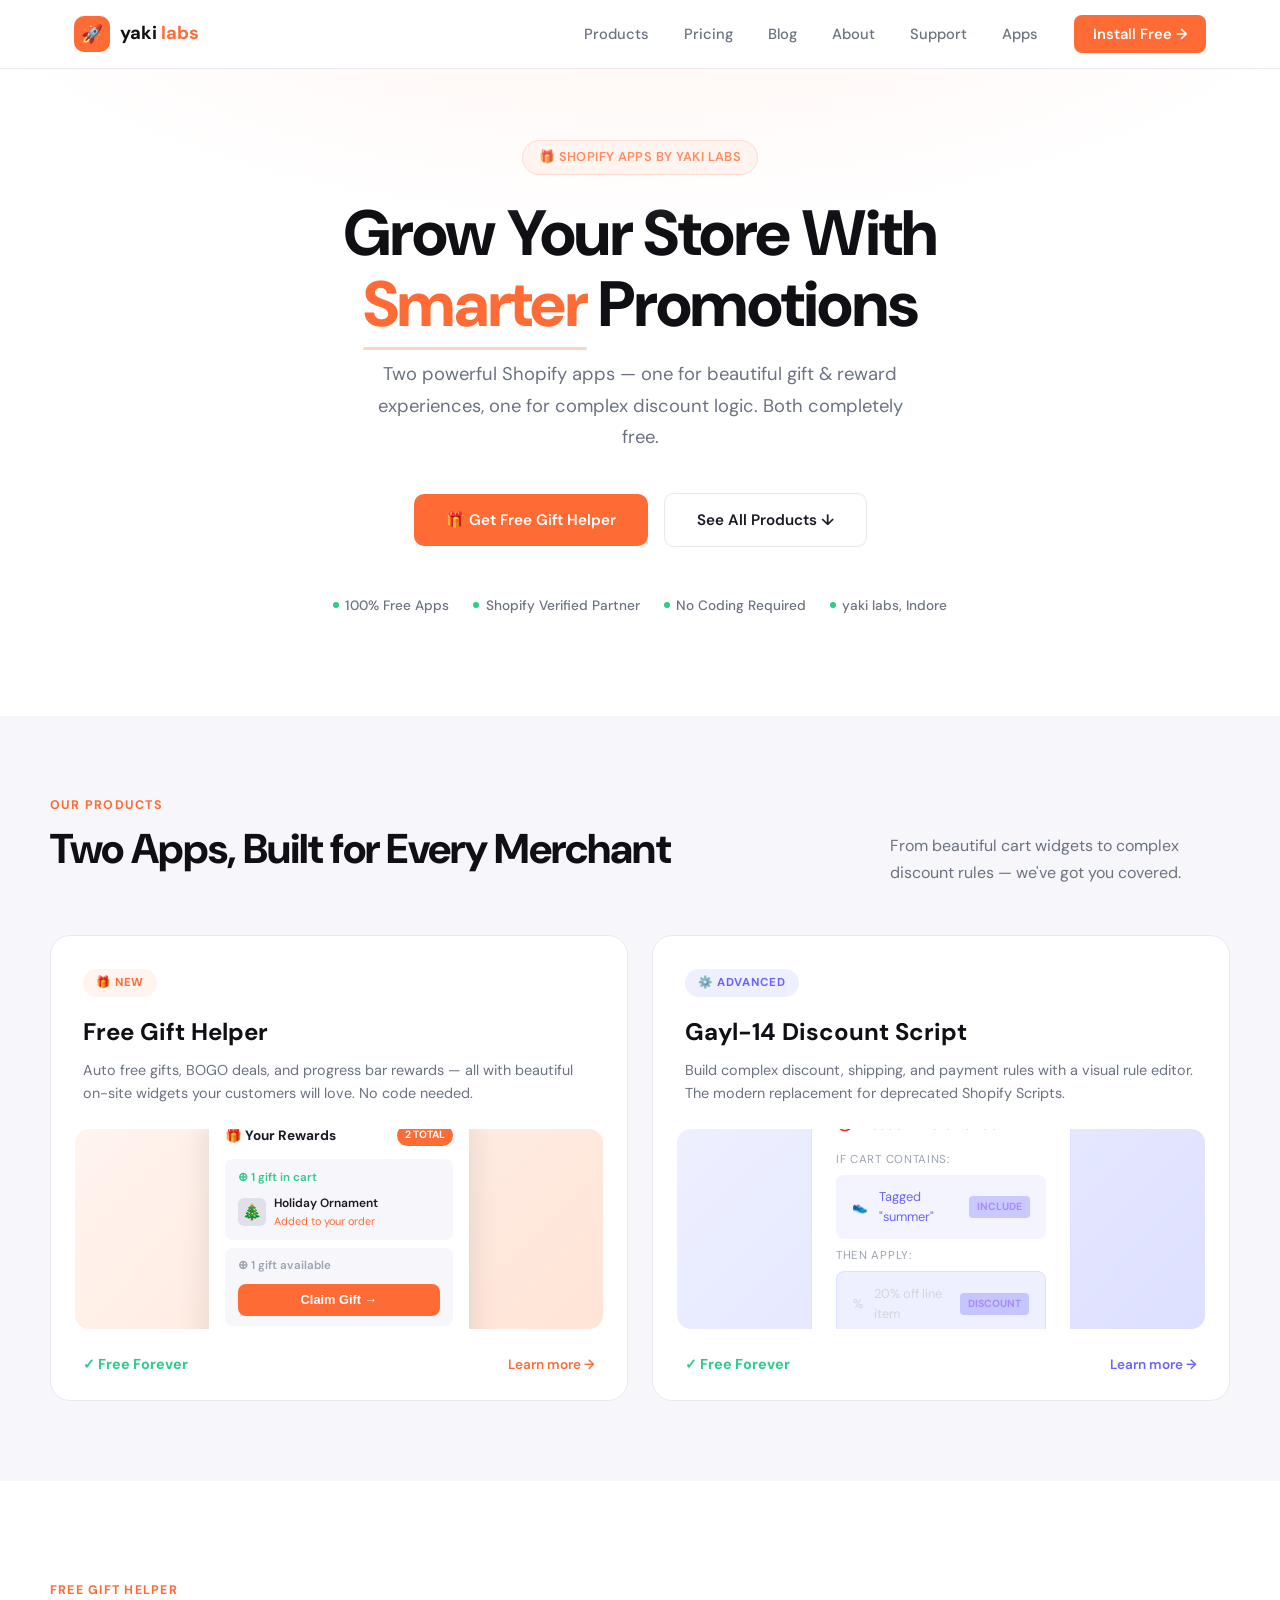
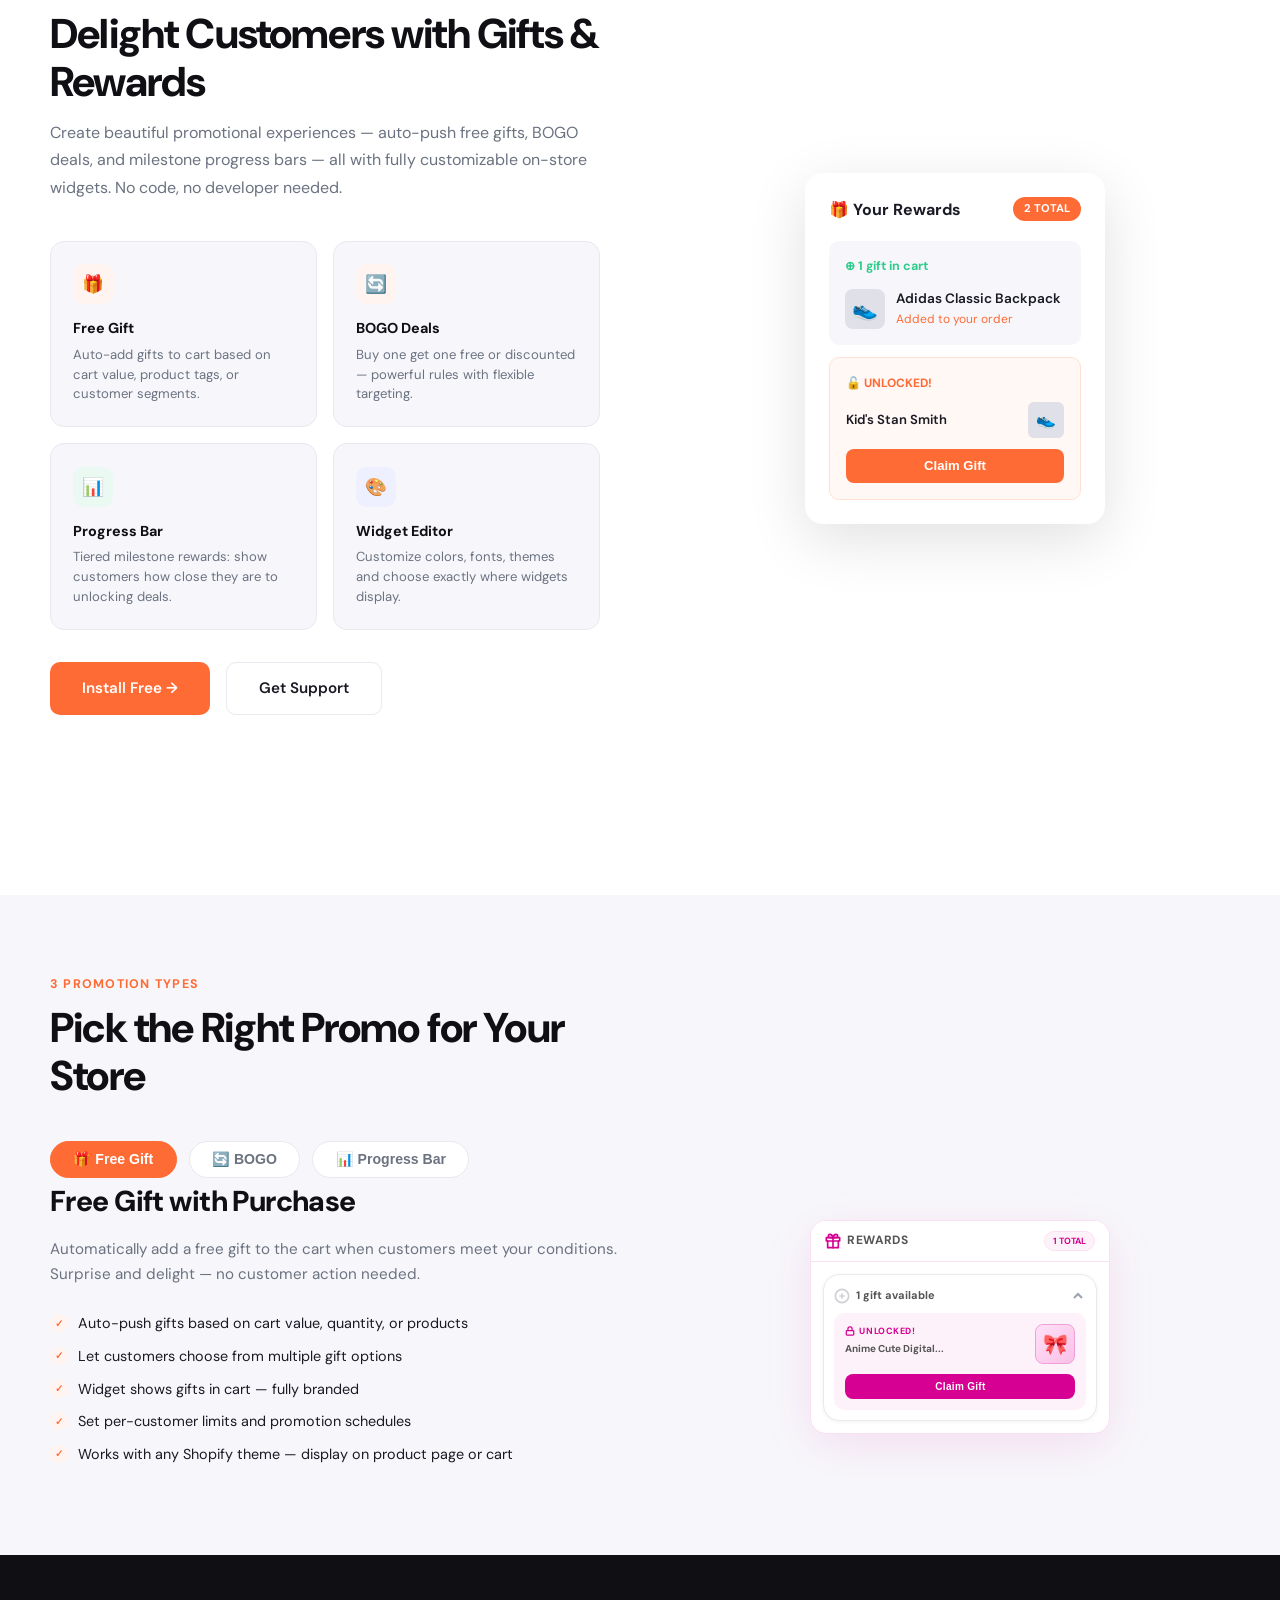
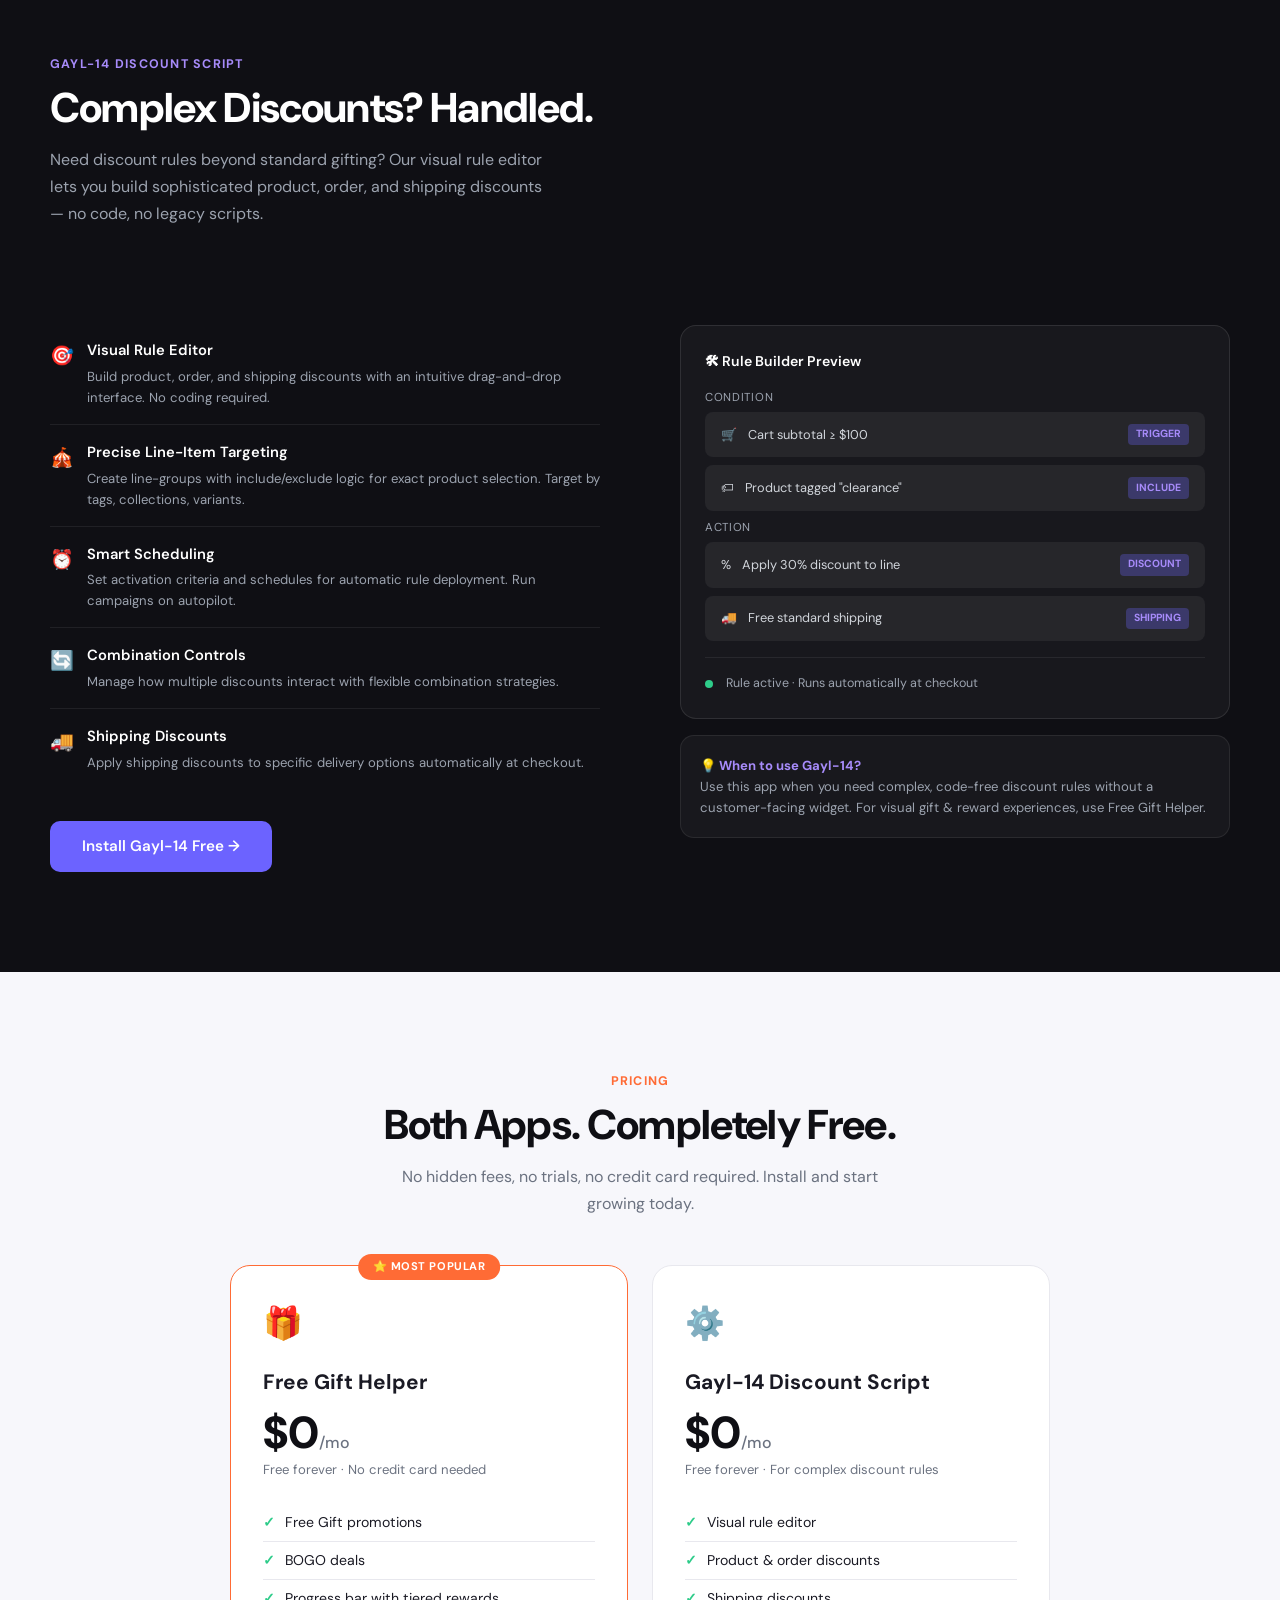
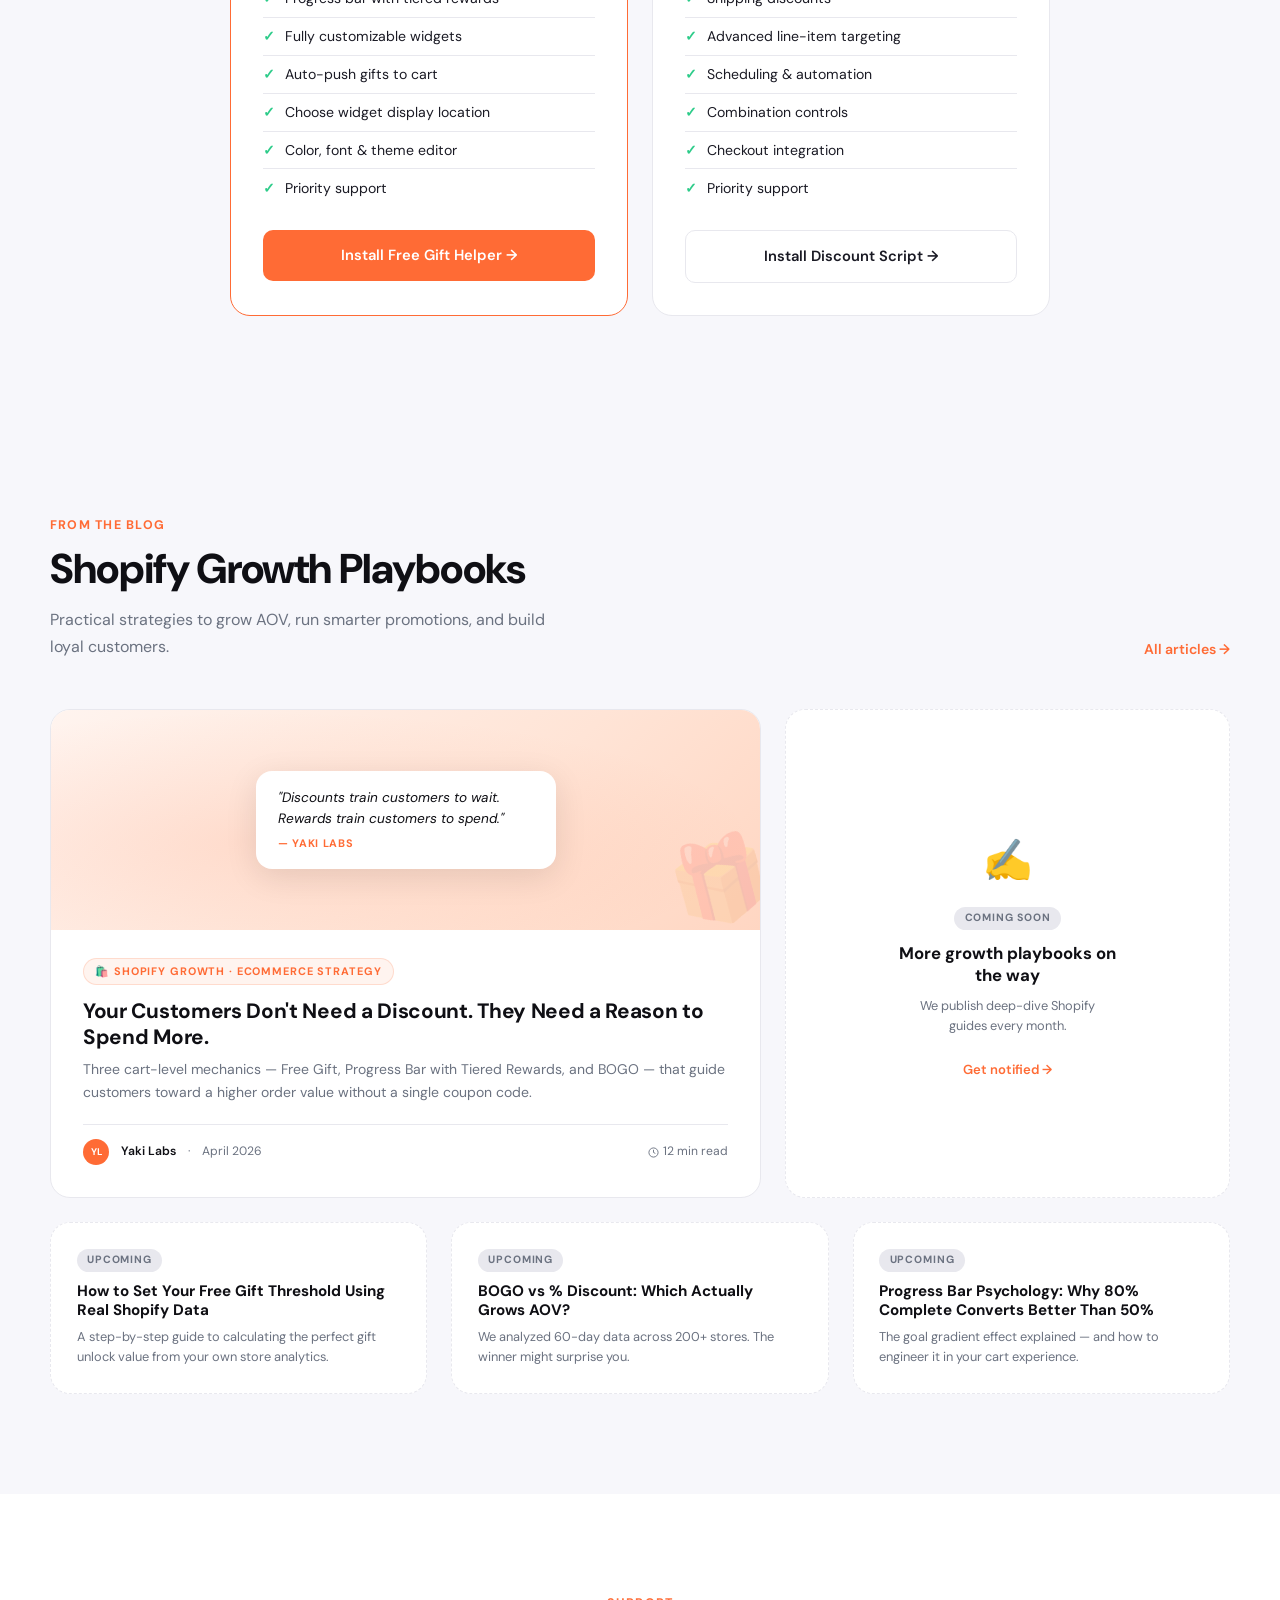
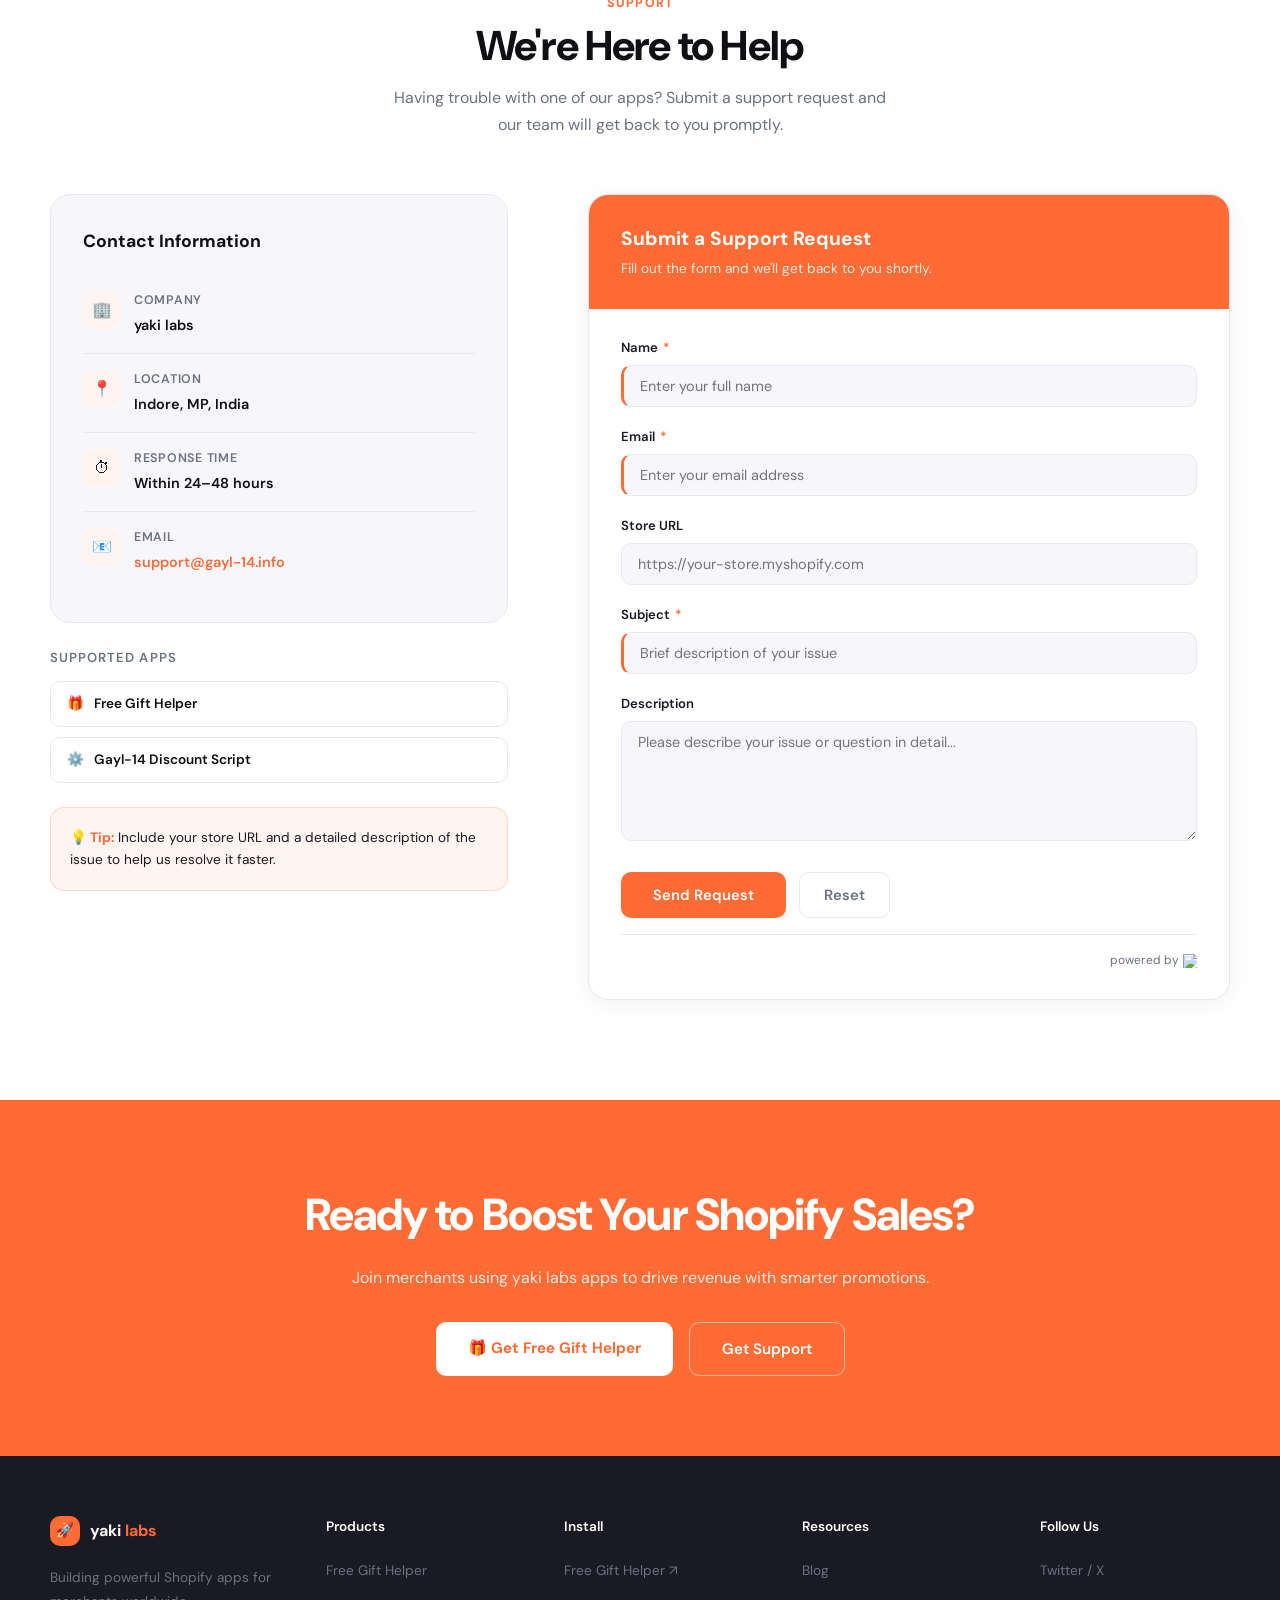
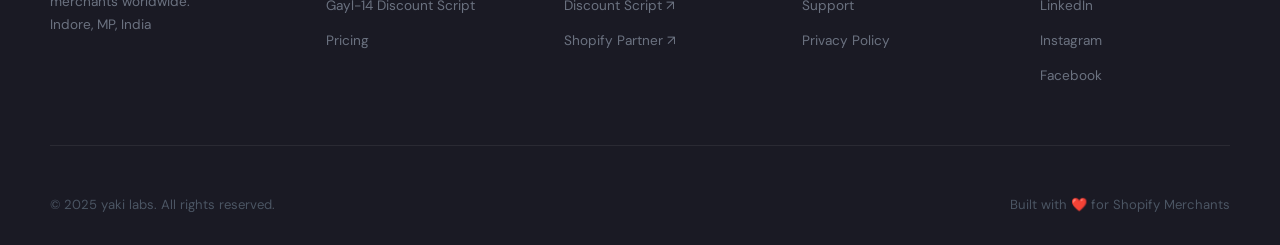
==== commit 782eb094: "Refactor code structure for improved readability and maintainability" ====
--- a/index.html
+++ b/index.html
@@ -4,6 +4,7 @@
 <meta charset="UTF-8">
 <meta name="viewport" content="width=device-width, initial-scale=1.0">
 <title>yaki labs – Shopify Apps for Growth</title>
+<link rel="icon" type="image/png" href="data:image/svg+xml,<svg xmlns='http://www.w3.org/2000/svg' viewBox='0 0 100 100'><rect fill='%23FF6B35' width='100' height='100'/><text x='50' y='70' font-size='70' font-weight='bold' text-anchor='middle' fill='white'>🚀</text></svg>">
 <link rel="preconnect" href="https://fonts.googleapis.com">
 <link rel="preconnect" href="https://fonts.gstatic.com" crossorigin>
 <link href="https://fonts.googleapis.com/css2?family=DM+Sans:ital,opsz,wght@0,9..40,300;0,9..40,400;0,9..40,500;0,9..40,600;0,9..40,700;0,9..40,800;1,9..40,400;1,9..40,700&display=swap" rel="stylesheet">
@@ -653,6 +654,233 @@
   .btn-full-ghost { background: transparent; color: var(--text); border: 1.5px solid var(--border); }
   .btn-full-ghost:hover { border-color: var(--text); }
 
+  /* ─── BLOG SECTION ─── */
+  .blog-section {
+    padding: 100px 1.5rem;
+    background: var(--bg);
+  }
+  .blog-inner { max-width: 1180px; margin: 0 auto; }
+
+  .blog-header {
+    display: flex;
+    align-items: flex-end;
+    justify-content: space-between;
+    margin-bottom: 3rem;
+    flex-wrap: wrap;
+    gap: 1rem;
+  }
+
+  .blog-grid {
+    display: grid;
+    grid-template-columns: 1.6fr 1fr;
+    gap: 1.5rem;
+  }
+
+  /* Featured blog card */
+  .blog-card-featured {
+    background: var(--white);
+    border: 1px solid var(--border);
+    border-radius: 20px;
+    overflow: hidden;
+    text-decoration: none;
+    color: inherit;
+    display: flex;
+    flex-direction: column;
+    transition: box-shadow 0.3s, transform 0.3s;
+  }
+  .blog-card-featured:hover { box-shadow: 0 12px 48px rgba(0,0,0,0.1); transform: translateY(-4px); }
+
+  .blog-card-featured .blog-visual {
+    height: 220px;
+    background: linear-gradient(135deg, #FFF4EF 0%, #FFE4D6 60%, #ffd6c2 100%);
+    display: flex;
+    align-items: center;
+    justify-content: center;
+    position: relative;
+    overflow: hidden;
+    flex-shrink: 0;
+  }
+  .blog-card-featured .blog-visual::after {
+    content: '';
+    position: absolute;
+    inset: 0;
+    background: radial-gradient(ellipse at 30% 60%, rgba(255,107,53,0.12) 0%, transparent 70%);
+  }
+  .blog-visual-icon {
+    font-size: 5rem;
+    opacity: 0.12;
+    position: absolute;
+    right: -10px;
+    bottom: -15px;
+    transform: rotate(-15deg);
+  }
+  .blog-visual-badge {
+    position: relative;
+    z-index: 1;
+    background: var(--white);
+    border-radius: 16px;
+    padding: 1rem 1.4rem;
+    box-shadow: 0 8px 32px rgba(0,0,0,0.1);
+    max-width: 300px;
+    width: 88%;
+  }
+  .blog-visual-badge .quote {
+    font-style: italic;
+    font-size: 0.85rem;
+    color: var(--dark);
+    line-height: 1.55;
+    margin-bottom: 0.4rem;
+  }
+  .blog-visual-badge .source {
+    font-size: 0.68rem;
+    font-weight: 700;
+    color: var(--orange);
+    text-transform: uppercase;
+    letter-spacing: 0.06em;
+  }
+  .blog-card-featured .blog-body {
+    padding: 1.8rem 2rem 2rem;
+    display: flex;
+    flex-direction: column;
+    flex: 1;
+  }
+
+  /* Standard blog card */
+  .blog-card {
+    background: var(--white);
+    border: 1px solid var(--border);
+    border-radius: 20px;
+    overflow: hidden;
+    text-decoration: none;
+    color: inherit;
+    display: flex;
+    flex-direction: column;
+    transition: box-shadow 0.3s, transform 0.3s;
+  }
+  .blog-card:hover { box-shadow: 0 12px 48px rgba(0,0,0,0.1); transform: translateY(-4px); }
+  .blog-card .blog-visual-sm {
+    height: 130px;
+    background: linear-gradient(135deg, #EEF0FF 0%, #e2e5ff 100%);
+    display: flex;
+    align-items: center;
+    justify-content: center;
+    position: relative;
+    overflow: hidden;
+    flex-shrink: 0;
+  }
+  .blog-card .blog-visual-sm .blog-visual-icon {
+    font-size: 5rem;
+    opacity: 0.12;
+    bottom: -15px;
+    right: -10px;
+  }
+  .blog-card .blog-body {
+    padding: 1.4rem 1.6rem 1.6rem;
+    display: flex;
+    flex-direction: column;
+    flex: 1;
+  }
+
+  /* Shared blog card parts */
+  .blog-chip {
+    display: inline-flex;
+    align-items: center;
+    gap: 0.3rem;
+    font-size: 0.68rem;
+    font-weight: 700;
+    text-transform: uppercase;
+    letter-spacing: 0.08em;
+    color: var(--orange);
+    background: var(--orange-bg);
+    border: 1px solid rgba(255,107,53,0.18);
+    padding: 0.22rem 0.7rem;
+    border-radius: 50px;
+    margin-bottom: 0.8rem;
+    width: fit-content;
+  }
+  .blog-title {
+    font-family: 'DM Sans', sans-serif;
+    font-weight: 700;
+    color: var(--dark);
+    line-height: 1.25;
+    letter-spacing: -0.015em;
+    margin-bottom: 0.55rem;
+  }
+  .blog-card-featured .blog-title { font-size: 1.3rem; }
+  .blog-card .blog-title { font-size: 1rem; }
+  .blog-excerpt {
+    font-size: 0.875rem;
+    color: var(--muted);
+    line-height: 1.65;
+    margin-bottom: 1.2rem;
+    flex: 1;
+  }
+  .blog-meta {
+    display: flex;
+    align-items: center;
+    gap: 0.75rem;
+    font-size: 0.76rem;
+    color: var(--muted);
+    padding-top: 0.9rem;
+    border-top: 1px solid var(--border);
+    margin-top: auto;
+  }
+  .blog-av {
+    width: 26px; height: 26px;
+    border-radius: 50%;
+    background: var(--orange);
+    color: white;
+    display: flex; align-items: center; justify-content: center;
+    font-size: 0.6rem;
+    font-weight: 700;
+    flex-shrink: 0;
+  }
+  .blog-author { font-weight: 600; color: var(--dark); }
+  .blog-rt { margin-left: auto; display: flex; align-items: center; gap: 0.3rem; }
+
+  /* Coming-soon row */
+  .blog-more-row {
+    display: grid;
+    grid-template-columns: 1fr 1fr 1fr;
+    gap: 1.5rem;
+    margin-top: 1.5rem;
+  }
+  .blog-card-soon {
+    background: var(--white);
+    border: 1.5px dashed var(--border);
+    border-radius: 20px;
+    padding: 1.6rem;
+    display: flex;
+    flex-direction: column;
+    gap: 0.4rem;
+  }
+  .soon-chip {
+    font-size: 0.66rem;
+    font-weight: 700;
+    text-transform: uppercase;
+    letter-spacing: 0.08em;
+    color: var(--muted);
+    background: var(--border);
+    padding: 0.2rem 0.65rem;
+    border-radius: 50px;
+    margin-bottom: 0.2rem;
+    width: fit-content;
+  }
+  .soon-title { font-size: 0.95rem; font-weight: 700; color: var(--dark); line-height: 1.3; }
+  .soon-desc { font-size: 0.8rem; color: var(--muted); line-height: 1.55; }
+
+  .blog-view-all {
+    display: inline-flex;
+    align-items: center;
+    gap: 0.35rem;
+    font-size: 0.88rem;
+    font-weight: 600;
+    color: var(--orange);
+    text-decoration: none;
+    transition: gap 0.2s;
+  }
+  .blog-view-all:hover { gap: 0.6rem; }
+
   /* ─── SUPPORT SECTION ─── */
   .support-section {
     padding: 100px 1.5rem;
@@ -882,6 +1110,9 @@
     .pricing-grid { grid-template-columns: 1fr; max-width: 420px; }
     .support-grid { grid-template-columns: 1fr; gap: 2.5rem; }
     .footer-top { grid-template-columns: 1fr 1fr; gap: 2rem; }
+    .blog-grid { grid-template-columns: 1fr; }
+    .blog-more-row { grid-template-columns: 1fr 1fr; }
+    .blog-header { flex-direction: column; align-items: flex-start; }
   }
 
   @media (max-width: 640px) {
@@ -905,6 +1136,7 @@
     #zohoSupportWebToCase { padding: 1.2rem; }
     .zoho-form-header { padding: 1.4rem; }
     .form-actions { flex-direction: column; }
+    .blog-more-row { grid-template-columns: 1fr; }
   }
 </style>
 <!-- Zoho Desk Scripts -->
@@ -922,7 +1154,6 @@
   });
 
   function trimBoth(str) { return jQuery.trim(str); }
-
   function setAllDependancyFieldsMapping() {
     var mapDependancyLabels = getMapDependenySelectValues(jQuery("[id='property(module)']").val(), "JSON_MAP_DEP_LABELS");
     if(mapDependancyLabels) {
@@ -933,13 +1164,11 @@
       }
     }
   }
-
   function getMapDependenySelectValues(module, key) {
     var dependencyObj = jQuery.parseJSON(jQuery("[id='dependent_field_values_" + module + "']").val());
     if(dependencyObj == undefined) return dependencyObj;
     return dependencyObj[key];
   }
-
   function setDependent(obj, isload) {
     var name = obj.id || (obj[0] && obj[0].id) || "";
     var module = jQuery("[id='property(module)']").val();
@@ -1089,6 +1318,7 @@
     <ul class="nav-links" id="navLinks">
       <li><a href="#products">Products</a></li>
       <li><a href="#pricing">Pricing</a></li>
+      <li><a href="#blog">Blog</a></li>
       <li><a href="about.html">About</a></li>
       <li><a href="support.html">Support</a></li>
       <li><a href="https://apps.shopify.com/partners/yashsoni" target="_blank">Apps</a></li>
@@ -1312,9 +1542,7 @@
                     </div>
                     <span style="font-size:10px; font-weight:700; color:#555; max-width:130px; overflow:hidden; text-overflow:ellipsis; white-space:nowrap;">Anime Cute Digital...</span>
                   </div>
-                  <div style="width:40px; height:40px; border-radius:8px; background:linear-gradient(135deg,#ffe0f7,#f9c0e8); border:1px solid #f0a0d8; display:flex; align-items:center; justify-content:center; flex-shrink:0; font-size:20px;">
-                    🎀
-                  </div>
+                  <div style="width:40px; height:40px; border-radius:8px; background:linear-gradient(135deg,#ffe0f7,#f9c0e8); border:1px solid #f0a0d8; display:flex; align-items:center; justify-content:center; flex-shrink:0; font-size:20px;">🎀</div>
                 </div>
                 <button style="width:100%; background:#d60093; color:white; border:none; border-radius:8px; padding:7px; font-size:10px; font-weight:700; cursor:pointer; letter-spacing:0.03em;">Claim Gift</button>
               </div>
@@ -1349,9 +1577,7 @@
             <div>
               <span style="display:inline-block; background:#f5f3ff; color:#6366f1; font-size:9px; font-weight:700; padding:2px 7px; border-radius:6px; text-transform:uppercase; letter-spacing:0.05em; margin-bottom:6px;">Buy Items</span>
               <div style="background:white; border:1px solid #e8e8ee; border-radius:12px; padding:10px; display:flex; gap:10px; box-shadow:0 1px 4px rgba(0,0,0,0.04);">
-                <div style="width:44px; height:44px; flex-shrink:0; background:linear-gradient(135deg,#fce4ec,#f8bbd0); border-radius:10px; overflow:hidden; border:1px solid #f48fb1; display:flex; align-items:center; justify-content:center; font-size:22px;">
-                  👗
-                </div>
+                <div style="width:44px; height:44px; flex-shrink:0; background:linear-gradient(135deg,#fce4ec,#f8bbd0); border-radius:10px; overflow:hidden; border:1px solid #f48fb1; display:flex; align-items:center; justify-content:center; font-size:22px;">👗</div>
                 <div style="display:flex; flex-direction:column; justify-content:center;">
                   <span style="font-size:12px; font-weight:700; color:#1e293b; text-transform:uppercase; line-height:1.2;">GLAMOUR</span>
                   <span style="font-size:9px; color:#64748b;">collection</span>
@@ -1361,9 +1587,7 @@
             <div>
               <span style="display:inline-block; background:#ecfdf5; color:#10b981; font-size:9px; font-weight:700; padding:2px 7px; border-radius:6px; text-transform:uppercase; letter-spacing:0.05em; margin-bottom:6px;">Get Items</span>
               <div style="background:white; border:1px solid #e8e8ee; border-radius:10px; padding:10px; display:flex; gap:10px; box-shadow:0 1px 4px rgba(0,0,0,0.04);">
-                <div style="width:44px; height:44px; flex-shrink:0; background:linear-gradient(135deg,#e8f5e9,#c8e6c9); border-radius:10px; border:1px solid #a5d6a7; display:flex; align-items:center; justify-content:center; font-size:22px; flex-shrink:0;">
-                  🧴
-                </div>
+                <div style="width:44px; height:44px; flex-shrink:0; background:linear-gradient(135deg,#e8f5e9,#c8e6c9); border-radius:10px; border:1px solid #a5d6a7; display:flex; align-items:center; justify-content:center; font-size:22px; flex-shrink:0;">🧴</div>
                 <div style="display:flex; flex-direction:column; justify-content:space-between; padding:2px 0;">
                   <span style="font-size:10px; font-weight:700; color:#1e293b; line-height:1.3;">Glow Serum...</span>
                   <span style="color:#6366f1; font-weight:700; font-size:10px;">₹6.29</span>
@@ -1418,9 +1642,7 @@
             </div>
             <div style="display:flex; gap:8px; overflow:hidden;">
               <div style="flex-shrink:0; width:88%; background:white; border-radius:12px; border:1px solid #e2e2e6; padding:8px; display:flex; align-items:center; gap:8px; box-shadow:0 1px 4px rgba(0,0,0,0.06);">
-                <div style="width:36px; height:36px; background:linear-gradient(135deg,#fff8e1,#ffecb3); border-radius:8px; border:1px solid #ffe082; display:flex; align-items:center; justify-content:center; flex-shrink:0; font-size:18px;">
-                  🔑
-                </div>
+                <div style="width:36px; height:36px; background:linear-gradient(135deg,#fff8e1,#ffecb3); border-radius:8px; border:1px solid #ffe082; display:flex; align-items:center; justify-content:center; flex-shrink:0; font-size:18px;">🔑</div>
                 <div style="flex:1; min-width:0;">
                   <p style="font-weight:700; font-size:9px; color:#1a1c1e; overflow:hidden; text-overflow:ellipsis; white-space:nowrap; margin-bottom:2px;">Leather Key Fob</p>
                   <p style="font-size:7px; font-weight:700; text-transform:uppercase; letter-spacing:0.06em; color:#001b3d;">Complimentary</p>
@@ -1571,6 +1793,78 @@
   </div>
 </section>
 
+<!-- ── BLOG ── -->
+<section class="blog-section" id="blog">
+  <div class="blog-inner">
+    <div class="blog-header">
+      <div>
+        <p class="section-label">From the Blog</p>
+        <h2 class="section-title">Shopify Growth Playbooks</h2>
+        <p class="section-sub">Practical strategies to grow AOV, run smarter promotions, and build loyal customers.</p>
+      </div>
+      <a href="blog.html" class="blog-view-all">All articles →</a>
+    </div>
+
+    <!-- Top row: featured post + next slot -->
+    <div class="blog-grid">
+
+      <!-- Featured post -->
+      <a href="blog/shopify-aov-strategies.html" class="blog-card-featured fade-up">
+        <div class="blog-visual">
+          <div class="blog-visual-icon">🎁</div>
+          <div class="blog-visual-badge">
+            <div class="quote">"Discounts train customers to wait. Rewards train customers to spend."</div>
+            <div class="source">— Yaki Labs</div>
+          </div>
+        </div>
+        <div class="blog-body">
+          <span class="blog-chip">🛍️ Shopify Growth · eCommerce Strategy</span>
+          <h3 class="blog-title">Your Customers Don't Need a Discount. They Need a Reason to Spend More.</h3>
+          <p class="blog-excerpt">Three cart-level mechanics — Free Gift, Progress Bar with Tiered Rewards, and BOGO — that guide customers toward a higher order value without a single coupon code.</p>
+          <div class="blog-meta">
+            <div class="blog-av">YL</div>
+            <span class="blog-author">Yaki Labs</span>
+            <span>·</span>
+            <span>April 2026</span>
+            <div class="blog-rt">
+              <svg width="11" height="11" viewBox="0 0 24 24" fill="none" stroke="currentColor" stroke-width="2"><circle cx="12" cy="12" r="10"/><polyline points="12 6 12 12 16 14"/></svg>
+              12 min read
+            </div>
+          </div>
+        </div>
+      </a>
+
+      <!-- Next post slot — replace with real card when blog #2 is ready -->
+      <div class="blog-card-soon fade-up" style="justify-content:center; align-items:center; text-align:center; min-height:300px; display:flex; flex-direction:column; gap:0.6rem;">
+        <div style="font-size:2.5rem; margin-bottom:0.4rem;">✍️</div>
+        <span class="soon-chip">Coming soon</span>
+        <span class="soon-title" style="max-width:220px; margin:0 auto; font-size:1.05rem;">More growth playbooks on the way</span>
+        <span class="soon-desc" style="max-width:210px; margin:0 auto;">We publish deep-dive Shopify guides every month.</span>
+        <a href="mailto:support@gayl-14.info" style="margin-top:0.8rem; font-size:0.82rem; font-weight:600; color:var(--orange); text-decoration:none; display:inline-flex; align-items:center; gap:0.3rem;">Get notified →</a>
+      </div>
+    </div>
+
+    <!-- Upcoming topics row — replace with real blog-card elements as posts go live -->
+    <div class="blog-more-row">
+      <div class="blog-card-soon fade-up">
+        <span class="soon-chip">Upcoming</span>
+        <span class="soon-title">How to Set Your Free Gift Threshold Using Real Shopify Data</span>
+        <span class="soon-desc">A step-by-step guide to calculating the perfect gift unlock value from your own store analytics.</span>
+      </div>
+      <div class="blog-card-soon fade-up">
+        <span class="soon-chip">Upcoming</span>
+        <span class="soon-title">BOGO vs % Discount: Which Actually Grows AOV?</span>
+        <span class="soon-desc">We analyzed 60-day data across 200+ stores. The winner might surprise you.</span>
+      </div>
+      <div class="blog-card-soon fade-up">
+        <span class="soon-chip">Upcoming</span>
+        <span class="soon-title">Progress Bar Psychology: Why 80% Complete Converts Better Than 50%</span>
+        <span class="soon-desc">The goal gradient effect explained — and how to engineer it in your cart experience.</span>
+      </div>
+    </div>
+  </div>
+</section>
+
 <!-- ── SUPPORT ── -->
 <section class="support-section" id="support">
   <div class="support-inner">
@@ -1648,7 +1942,6 @@
                   onsubmit='return zsValidateMandatoryFields()'
                   enctype='multipart/form-data'>
 
-              <!-- Hidden Fields -->
               <input type='hidden' name='xnQsjsdp' value='edbsn31e1a4df0be8c41f033c4b55a9980f30'/>
               <input type='hidden' name='xmIwtLD' value='edbsn516d33cdc127f4839b044b83ed835434e489d42b6adbb522fda4f003968d62e1'/>
               <input type='hidden' name='xJdfEaS' value=''/>
@@ -1661,22 +1954,18 @@
                 <label class='zsFontClass' for='contactName'>Name <span class="zs-required">*</span></label>
                 <input type='text' id='contactName' maxlength='120' name='Contact Name' class='manfieldbdr' placeholder='Enter your full name'/>
               </div>
-
               <div class="zs-field-group">
                 <label class='zsFontClass' for='email'>Email <span class="zs-required">*</span></label>
                 <input type='text' id='email' maxlength='120' name='Email' value='' class='manfieldbdr' placeholder='Enter your email address'/>
               </div>
-
               <div class="zs-field-group">
                 <label class='zsFontClass' for='storeUrl'>Store URL</label>
                 <input type='text' id='storeUrl' maxlength='120' name='Store Url' value='' placeholder='https://your-store.myshopify.com'/>
               </div>
-
               <div class="zs-field-group">
                 <label class='zsFontClass' for='subject'>Subject <span class="zs-required">*</span></label>
                 <input type='text' id='subject' maxlength='255' name='Subject' value='' class='manfieldbdr' placeholder='Brief description of your issue'/>
               </div>
-
               <div class="zs-field-group">
                 <label class='zsFontClass' for='description'>Description</label>
                 <textarea id='description' name='Description' maxlength='3000' placeholder='Please describe your issue or question in detail...'></textarea>
@@ -1741,6 +2030,7 @@
       <div class="footer-col">
         <h4>Resources</h4>
         <ul>
+          <li><a href="#blog">Blog</a></li>
           <li><a href="#support">Support</a></li>
           <li><a href="https://www.privacypolicygenerator.info/live.php?token=TG58t0j9vxrXiIedJPdKylwB5kKKf2t8" target="_blank">Privacy Policy</a></li>
         </ul>
@@ -1788,4 +2078,4 @@
   document.querySelectorAll('.fade-up').forEach(el => observer.observe(el));
 </script>
 </body>
-</html>
+</html>
